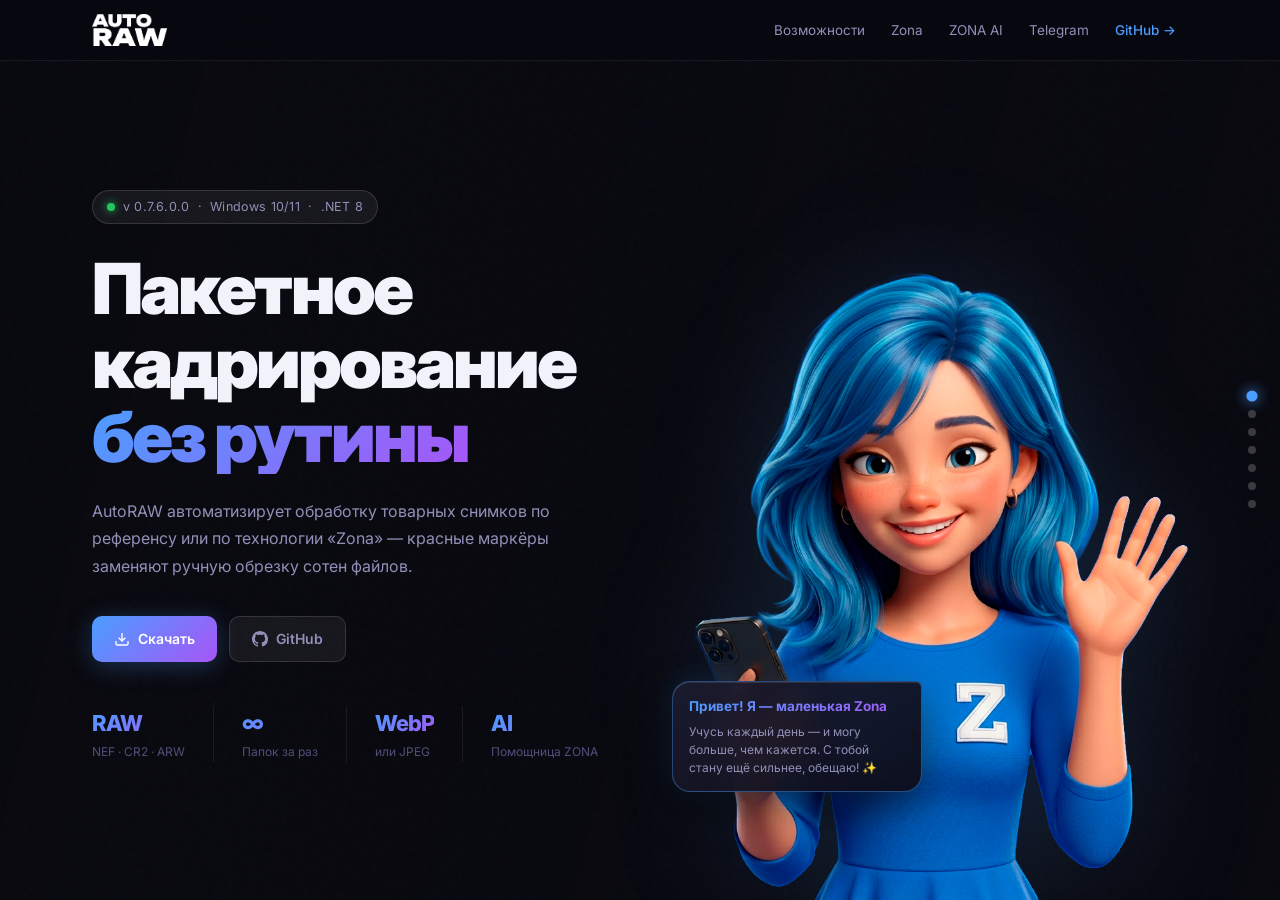
==== index.html @ 5684f1e7 "deploy: presentation bac8f1718c3325d5fee1be11242be67fda4fbc80" ====
<!DOCTYPE html>
<html lang="ru">
<head>
  <meta charset="UTF-8" />
  <meta name="viewport" content="width=device-width, initial-scale=1.0" />
  <title>AutoRAW — умное кадрирование для фотографов</title>
  <link rel="icon" href="images/favicon.ico" type="image/x-icon" />
  <link rel="stylesheet" href="style.css" />
  <link rel="preconnect" href="https://fonts.googleapis.com" />
  <link rel="preconnect" href="https://fonts.gstatic.com" crossorigin />
  <link href="https://fonts.googleapis.com/css2?family=Inter:wght@300;400;500;600;700;800;900&display=swap" rel="stylesheet" />
</head>
<body>

<!-- ══════════ NAV ══════════ -->
<nav class="nav">
  <div class="nav-inner">
    <a href="#s-hero" class="nav-logo" aria-label="AutoRAW">
      <img src="images/logo.png" alt="AutoRAW" class="nav-logo-img" />
    </a>
    <ul class="nav-links">
      <li><a href="#s-features">Возможности</a></li>
      <li><a href="#s-zona">Zona</a></li>
      <li><a href="#s-ai">ZONA AI</a></li>
      <li><a href="#s-telegram">Telegram</a></li>
      <li><a href="https://github.com/divangames/AutoRAW" target="_blank" class="nav-github">GitHub →</a></li>
    </ul>
    <button class="nav-burger" id="navBurger"><span></span><span></span><span></span></button>
  </div>
</nav>

<!-- ══════════ SCROLL PROGRESS DOTS ══════════ -->
<div class="scroll-dots" id="scrollDots">
  <div class="sdot active" data-idx="0" title="Главная"></div>
  <div class="sdot" data-idx="1" title="Возможности"></div>
  <div class="sdot" data-idx="2" title="Zona"></div>
  <div class="sdot" data-idx="3" title="ZONA AI"></div>
  <div class="sdot" data-idx="4" title="Telegram"></div>
  <div class="sdot" data-idx="5" title="Стек"></div>
  <div class="sdot" data-idx="6" title="Старт"></div>
</div>

<!-- ══════════ SCROLL CONTAINER ══════════ -->
<div class="scroll-wrap" id="scrollWrap">

  <!-- ① HERO ─────────────────────────────────── -->
  <section class="snap-sec s-hero" id="s-hero" data-idx="0">
    <div class="hero-video-bg">
      <iframe id="heroVideo"
        src="https://kinescope.io/embed/4FJbXLCmydcAJ5dsx8L84a?autoplay=1&muted=1&loop=1&controls=0&background=1&playbackRate=2"
        frameborder="0" allow="autoplay; fullscreen" allowfullscreen></iframe>
      <div class="hero-video-overlay"></div>
    </div>
    <div class="hero-noise"></div>

    <div class="container hero-inner">
      <div class="hero-left">
        <div class="hero-badge ri" data-d="0">
          <span class="badge-dot"></span>
          v&nbsp;0.7.6.0.0 &nbsp;·&nbsp; Windows 10/11 &nbsp;·&nbsp; .NET&nbsp;8
        </div>
        <h1 class="hero-title">
          <span class="rw" data-d="80">Пакетное</span>
          <span class="rw" data-d="160">кадрирование</span>
          <span class="rw gradient-text" data-d="240">без рутины</span>
        </h1>
        <p class="hero-sub ri" data-d="340">
          AutoRAW автоматизирует обработку товарных снимков по референсу
          или по технологии «Zona» — красные маркёры заменяют ручную
          обрезку сотен файлов.
        </p>
        <div class="hero-actions ri" data-d="420">
          <a href="https://github.com/divangames/AutoRAW/releases" target="_blank" class="btn btn-primary">
            <svg width="16" height="16" viewBox="0 0 24 24" fill="none" stroke="currentColor" stroke-width="2"><path d="M21 15v4a2 2 0 01-2 2H5a2 2 0 01-2-2v-4"/><polyline points="7 10 12 15 17 10"/><line x1="12" y1="15" x2="12" y2="3"/></svg>
            Скачать
          </a>
          <a href="https://github.com/divangames/AutoRAW" target="_blank" class="btn btn-ghost">
            <svg width="16" height="16" viewBox="0 0 24 24" fill="currentColor"><path d="M12 0C5.37 0 0 5.37 0 12c0 5.31 3.435 9.795 8.205 11.385.6.105.825-.255.825-.57 0-.285-.015-1.23-.015-2.235-3.015.555-3.795-.735-4.035-1.41-.135-.345-.72-1.41-1.23-1.695-.42-.225-1.02-.78-.015-.795.945-.015 1.62.87 1.845 1.23 1.08 1.815 2.805 1.305 3.495.99.105-.78.42-1.305.765-1.605-2.67-.3-5.46-1.335-5.46-5.925 0-1.305.465-2.385 1.23-3.225-.12-.3-.54-1.53.12-3.18 0 0 1.005-.315 3.3 1.23.96-.27 1.98-.405 3-.405s2.04.135 3 .405c2.295-1.56 3.3-1.23 3.3-1.23.66 1.65.24 2.88.12 3.18.765.84 1.23 1.905 1.23 3.225 0 4.605-2.805 5.625-5.475 5.925.435.375.81 1.095.81 2.22 0 1.605-.015 2.895-.015 3.3 0 .315.225.69.825.57A12.02 12.02 0 0024 12c0-6.63-5.37-12-12-12z"/></svg>
            GitHub
          </a>
        </div>
        <div class="hero-stats ri" data-d="500">
          <div class="hstat">
            <div class="hstat-num" data-count="0">RAW</div>
            <div class="hstat-label">NEF · CR2 · ARW</div>
          </div>
          <div class="hstat-div"></div>
          <div class="hstat">
            <div class="hstat-num">∞</div>
            <div class="hstat-label">Папок за раз</div>
          </div>
          <div class="hstat-div"></div>
          <div class="hstat">
            <div class="hstat-num">WebP</div>
            <div class="hstat-label">или JPEG</div>
          </div>
          <div class="hstat-div"></div>
          <div class="hstat">
            <div class="hstat-num">AI</div>
            <div class="hstat-label">Помощница ZONA</div>
          </div>
        </div>
      </div>

      <div class="hero-right ri" data-d="200">
        <img src="images/fone_01.png" alt="ZONA" class="hero-char" id="heroChar" />
      </div>
    </div>

    <aside class="hero-speech ri" data-d="280" aria-label="Приветствие Zona">
      <div class="hero-speech-bubble">
        <span class="hero-speech-name">Привет! Я — маленькая Zona</span>
        <p>Учусь каждый день — и могу больше, чем кажется. С тобой стану ещё сильнее, обещаю! ✨</p>
      </div>
    </aside>


  </section>

  <!-- ② FEATURES ─────────────────────────────── -->
  <section class="snap-sec s-features" id="s-features" data-idx="1">
    <div class="feat-char-wrap">
      <img src="images/hellow_02.png" alt="" class="feat-char" />
    </div>
    <aside class="feat-speech ri" data-d="200" aria-label="Zona говорит">
      <div class="feat-speech-bubble">
        <span class="feat-speech-name">Я, маленькая Zona</span>
        <p>У меня сильный и опасный арсенал — готова идти в бой! Только верь в меня! ⚔️</p>
      </div>
    </aside>
    <div class="container">
      <div class="features-layout">
        <div class="feat-head">
          <div class="section-tag">Возможности</div>
          <h2 class="section-title">Полный арсенал<br/>для фотографа</h2>
          <p class="section-sub">Инструменты, которые превращают часы ручной обработки в минуты автоматики</p>
        </div>
        <div class="feat-grid">
          <div class="feat-item ri" data-d="0">
            <div class="feat-icon fi-blue"><svg width="22" height="22" viewBox="0 0 24 24" fill="none" stroke="currentColor" stroke-width="1.5"><path d="M4 6h16M4 12h16M4 18h7"/></svg></div>
            <div><div class="feat-title">Пакетная обработка</div><div class="feat-desc">Рекурсивный обход, пауза, отмена</div></div>
          </div>
          <div class="feat-item ri" data-d="60">
            <div class="feat-icon fi-red"><svg width="22" height="22" viewBox="0 0 24 24" fill="none" stroke="currentColor" stroke-width="1.5"><circle cx="12" cy="12" r="3"/><path d="M3 12h1m16 0h1M12 3v1m0 16v1M5.6 5.6l.7.7m11.4-.7l-.7.7M5.6 18.4l.7-.7m11.4.7l-.7-.7"/></svg></div>
            <div><div class="feat-title">Технология Zona</div><div class="feat-desc">Кроп по красному маркёру</div></div>
          </div>
          <div class="feat-item ri" data-d="120">
            <div class="feat-icon fi-purple"><svg width="22" height="22" viewBox="0 0 24 24" fill="none" stroke="currentColor" stroke-width="1.5"><path d="M21 16V8a2 2 0 00-1-1.73l-7-4a2 2 0 00-2 0l-7 4A2 2 0 003 8v8a2 2 0 001 1.73l7 4a2 2 0 002 0l7-4A2 2 0 0021 16z"/></svg></div>
            <div><div class="feat-title">Профили товара</div><div class="feat-desc">Кроссовки, WB и свои профили</div></div>
          </div>
          <div class="feat-item ri" data-d="180">
            <div class="feat-icon fi-green"><svg width="22" height="22" viewBox="0 0 24 24" fill="none" stroke="currentColor" stroke-width="1.5"><path d="M12 3H5a2 2 0 00-2 2v14a2 2 0 002 2h14a2 2 0 002-2v-7"/><path d="M18.375 2.625a2.121 2.121 0 013 3L12 15l-4 1 1-4z"/></svg></div>
            <div><div class="feat-title">Drag-and-drop</div><div class="feat-desc">Перетащите папку — путь подставится</div></div>
          </div>
          <div class="feat-item ri" data-d="240">
            <div class="feat-icon fi-orange"><svg width="22" height="22" viewBox="0 0 24 24" fill="none" stroke="currentColor" stroke-width="1.5"><circle cx="12" cy="12" r="4"/><path d="M12 2v2m0 16v2M2 12h2m16 0h2"/></svg></div>
            <div><div class="feat-title">Тёмная и светлая тема</div><div class="feat-desc">Синхронизация с системой Windows</div></div>
          </div>
          <div class="feat-item ri" data-d="300">
            <div class="feat-icon fi-cyan"><svg width="22" height="22" viewBox="0 0 24 24" fill="none" stroke="currentColor" stroke-width="1.5"><path d="M14 2H6a2 2 0 00-2 2v16a2 2 0 002 2h12a2 2 0 002-2V8z"/><polyline points="14 2 14 8 20 8"/></svg></div>
            <div><div class="feat-title">Цветокоррекция XMP</div><div class="feat-desc">Экспозиция, контраст, превью до/после</div></div>
          </div>
          <div class="feat-item ri" data-d="360">
            <div class="feat-icon fi-pink"><svg width="22" height="22" viewBox="0 0 24 24" fill="none" stroke="currentColor" stroke-width="1.5"><polyline points="22 12 18 12 15 21 9 3 6 12 2 12"/></svg></div>
            <div><div class="feat-title">Превью и анализ</div><div class="feat-desc">Три панели: референс · до · после</div></div>
          </div>
          <div class="feat-item ri" data-d="420">
            <div class="feat-icon fi-blue"><svg width="22" height="22" viewBox="0 0 24 24" fill="none" stroke="currentColor" stroke-width="1.5"><path d="M21 15v4a2 2 0 01-2 2H5a2 2 0 01-2-2v-4"/><polyline points="7 10 12 15 17 10"/></svg></div>
            <div><div class="feat-title">Обновления с GitHub</div><div class="feat-desc">Авто-проверка + тихая установка</div></div>
          </div>
        </div>
      </div>
    </div>
  </section>

  <!-- ③ ZONA ──────────────────────────────────── -->
  <section class="snap-sec s-zona" id="s-zona" data-idx="2">
    <div class="zona-char-wrap">
      <img src="images/cuting.png" alt="" class="zona-char" />
    </div>
    <aside class="zona-speech ri" data-d="200" aria-label="Zona говорит">
      <div class="zona-speech-bubble">
        <span class="zona-speech-name">Я, Zona</span>
        <p>За тебя горю! Пусть и маленькая — всё сделаю. Поверь в меня, как я в тебя! 🔥</p>
      </div>
    </aside>
    <div class="zona-bg-glow"></div>
    <div class="container">
      <div class="zona-layout">
        <div class="zona-left">
          <div class="section-tag section-tag-red ri" data-d="0">Технология «Zona»</div>
          <h2 class="section-title ri" data-d="80">Кроп по<br/>красному маркёру</h2>
          <p class="zona-desc ri" data-d="160">
            Собственная разработка AutoRAW: рядом с каждым исходником
            лежит маркёрное фото с <strong>красной рамкой</strong>
            вокруг нужной области. Алгоритм детектирует контур,
            вычисляет геометрию с учётом поворота и точно вырезает кадр.
          </p>
          <div class="zona-steps">
            <div class="zona-step ri" data-d="220">
              <div class="step-num">01</div>
              <div class="step-body">
                <div class="step-title">Маркёрное фото</div>
                <div class="step-text">В папке <code>zona/</code> — снимок с красной рамкой с тем же именем.</div>
              </div>
            </div>
            <div class="zona-step ri" data-d="280">
              <div class="step-num">02</div>
              <div class="step-body">
                <div class="step-title">Детекция контура</div>
                <div class="step-text">OpenCV находит красную область, строит прямоугольник с углом.</div>
              </div>
            </div>
            <div class="zona-step ri" data-d="340">
              <div class="step-num">03</div>
              <div class="step-body">
                <div class="step-title">Перенос геометрии</div>
                <div class="step-text">Координаты масштабируются на полноразмерный RAW.</div>
              </div>
            </div>
            <div class="zona-step ri" data-d="400">
              <div class="step-num">04</div>
              <div class="step-body">
                <div class="step-title">Приоритет над референсом</div>
                <div class="step-text">Маркёр найден — Zona первая. Иначе — кроп по референсу.</div>
              </div>
            </div>
          </div>
        </div>
        <div class="zona-right ri" data-d="100">
          <div class="zona-card">
            <div class="zona-card-bar">
              <span class="zcb-dot zcb-red"></span>
              <span class="zcb-dot zcb-yellow"></span>
              <span class="zcb-dot zcb-green"></span>
              <span class="zcb-title">Zona — детекция маркёра</span>
            </div>
            <div class="zona-card-body">
              <div class="zona-mock">
                <div class="mock-photo">
                  <div class="mock-red-zone"></div>
                  <div class="mock-corners">
                    <b class="mc mc-tl"></b><b class="mc mc-tr"></b>
                    <b class="mc mc-bl"></b><b class="mc mc-br"></b>
                  </div>
                </div>
                <div class="mock-arr">→</div>
                <div class="mock-result">
                  <div class="mock-check">✓</div>
                  <div class="mock-rlabel">Zona</div>
                </div>
              </div>
              <div class="zona-log">
                <div class="zlog zlog-ok">✅ 01.nef → zona detected</div>
                <div class="zlog zlog-ok">✅ 02.nef → zona detected</div>
                <div class="zlog zlog-ref">📐 03.nef → reference fallback</div>
                <div class="zlog zlog-ok">✅ 04.nef → zona detected</div>
                <div class="zlog zlog-ok">✅ 05.nef → zona detected</div>
              </div>
            </div>
          </div>
        </div>
      </div>
    </div>
  </section>

  <!-- ④ AI ────────────────────────────────────── -->
  <section class="snap-sec s-ai" id="s-ai" data-idx="3">
    <div class="ai-char-wrap">
      <img src="images/fone_02.png" alt="" class="ai-char" />
    </div>
    <aside class="ai-speech ri" data-d="200" aria-label="Zona говорит">
      <div class="ai-speech-bubble">
        <span class="ai-speech-name">Я, Zona</span>
        <p>— нейросеть, которая сама понимает контекст. Чувствую, когда пакет готов, когда что-то пошло не так, когда работа остановлена — и каждый раз отвечаю своими словами, без шаблонов.</p>
      </div>
    </aside>
    <div class="container">
      <div class="ai-layout">
        <div class="ai-chat-wrap ri" data-d="80">
          <div class="chat-window">
            <div class="chat-header">
              <div class="chat-avatar">
                <img src="images/ava_z.png" alt="ZONA"
                  onerror="this.style.display='none';this.nextElementSibling.style.display='flex'" />
                <div class="chat-avatar-fb">Z</div>
              </div>
              <div>
                <div class="chat-name">ZONA</div>
                <div class="chat-status"><span class="online-dot"></span> нейросеть-помощница</div>
              </div>
            </div>
            <div class="chat-msgs" id="chatMessages">
              <div class="chat-msg-zona">
                <div class="chat-bubble">
                  👋 Привет! Я ZONA — нейросеть в AutoRAW. Беру на себя рутину кадрирования, а ваш главный талант — снимать товар — остаётся только за вами.
                  <span class="msg-time">09:41</span>
                </div>
              </div>
              <div class="chat-msg-zona">
                <div class="chat-bubble">
                  🍬 Люблю конфеты и романтику, всем рада! Буду учиться и присылать отчёты.
                  <span class="msg-time">09:41</span>
                </div>
              </div>
              <div class="chat-msg-sys">
                <div class="chat-bubble-sys">⏯ Пакет запущен — 160 файлов</div>
              </div>
              <div class="chat-msg-zona">
                <div class="chat-bubble chat-bubble-done">
                  🌊 Последняя волна — и файлы готовы!<br /><br />
                  ✅ Успешно: 160, ошибок: 0, всего: 160. Время: 4:22.<br />
                  Профиль: Кроссовки
                  <span class="msg-time">09:46</span>
                </div>
              </div>
            </div>
          </div>
        </div>
        <div class="ai-text">
          <div class="section-tag section-tag-purple ri" data-d="0">ZONA AI</div>
          <h2 class="section-title ri" data-d="80">Помощница<br/>с характером</h2>
          <div class="ai-feats">
            <div class="ai-feat ri" data-d="220">
              <div class="ai-feat-icon">💬</div>
              <div>
                <div class="ai-feat-title">Чат-журнал</div>
                <div class="ai-feat-desc">Пузыри, аватар, время, копирование</div>
              </div>
            </div>
            <div class="ai-feat ri" data-d="280">
              <div class="ai-feat-icon">🧠</div>
              <div>
                <div class="ai-feat-title">Понимает сама</div>
                <div class="ai-feat-desc">Контекст: готово, ошибка, пауза, отмена</div>
              </div>
            </div>
            <div class="ai-feat ri" data-d="340">
              <div class="ai-feat-icon">⧉</div>
              <div>
                <div class="ai-feat-title">Отдельное окно</div>
                <div class="ai-feat-desc">Вынесите чат, перетащите за заголовок</div>
              </div>
            </div>
            <div class="ai-feat ri" data-d="400">
              <div class="ai-feat-icon">🎨</div>
              <div>
                <div class="ai-feat-title">Цветовая маркировка</div>
                <div class="ai-feat-desc">Ошибки — красным, успех — зелёным</div>
              </div>
            </div>
          </div>
        </div>
      </div>
    </div>
  </section>

  <!-- ⑤ TELEGRAM ───────────────────────────────── -->
  <section class="snap-sec s-telegram" id="s-telegram" data-idx="4">
    <div class="tg-char-wrap">
      <img src="images/shild.png" alt="" class="tg-char" />
    </div>
    <aside class="tg-speech ri" data-d="180" aria-label="Zona говорит">
      <div class="tg-speech-bubble">
        <span class="tg-speech-name">Это я, малышка Zona</span>
        <p>Да, я маленькая — но сильная! Твои данные никому не отдам, обещаю. И я тебя тоже люблю! 🛡️💙</p>
      </div>
    </aside>
    <div class="container">
      <div class="tg-layout">
        <div class="tg-left">
          <div class="section-tag section-tag-blue ri" data-d="0">Telegram</div>
          <h2 class="section-title ri" data-d="80">Уведомления<br/>прямо в чат</h2>
          <p class="tg-desc ri" data-d="160">Закройте ноутбук — ZONA сообщит о результате сама</p>
          <div class="tg-steps">
            <div class="tg-step ri" data-d="220"><div class="tg-step-n">01</div><div>Создайте бота у <strong>@BotFather</strong> — получите токен</div></div>
            <div class="tg-step ri" data-d="270"><div class="tg-step-n">02</div><div>Откройте <strong>Настройки → Telegram ZONA…</strong></div></div>
            <div class="tg-step ri" data-d="320"><div class="tg-step-n">03</div><div>Введите токен и ID чата, нажмите <strong>«Проверить»</strong></div></div>
            <div class="tg-step ri" data-d="370"><div class="tg-step-n">04</div><div>Готово — данные <strong>сохранены</strong> и защищены паролем</div></div>
          </div>
          <div class="tg-lock ri" data-d="440">
            🔒 Токен и Chat ID хранятся только на вашем ПК
          </div>
        </div>
        <div class="tg-right ri" data-d="100">
          <div class="tg-cards">
            <div class="tg-card tg-done">
              <div class="tg-card-emo">✅</div>
              <div>
                <div class="tg-card-lbl">Пакет готов</div>
                <div class="tg-card-msg">🎯 Цель достигнута — пакет готов!<br/>✅ Успешно: 48, ошибок: 0. Время: 1:12.<br/>Профиль: WB Sneakers</div>
                <div class="tg-card-time">14:32</div>
              </div>
            </div>
            <div class="tg-card tg-error">
              <div class="tg-card-emo">❌</div>
              <div>
                <div class="tg-card-lbl">Ошибка</div>
                <div class="tg-card-msg">⚡ Что-то пошло не так!<br/>Cannot read file: 07.nef</div>
                <div class="tg-card-time">14:33</div>
              </div>
            </div>
            <div class="tg-card tg-cancel">
              <div class="tg-card-emo">🚫</div>
              <div>
                <div class="tg-card-lbl">Отмена</div>
                <div class="tg-card-msg">🌊 Прибой затих. Отмена.</div>
                <div class="tg-card-time">14:34</div>
              </div>
            </div>
          </div>
        </div>
      </div>
    </div>
  </section>

  <!-- ⑥ STACK ──────────────────────────────────── -->
  <section class="snap-sec s-stack" id="s-stack" data-idx="5">
    <div class="container">
      <div class="stack-layout">
        <div class="stack-head">
          <div class="section-tag ri" data-d="0">Технологии</div>
          <h2 class="section-title ri" data-d="80">Что внутри AutoRAW</h2>
          <p class="section-sub ri" data-d="140">Зрелый стек без лишних зависимостей</p>
        </div>
        <div class="stack-grid">
          <div class="stack-card ri" data-d="0">
            <div class="stack-ico sico-blue">.NET</div>
            <div class="stack-name">.NET 8</div>
            <div class="stack-desc">Современный быстрый рантайм</div>
          </div>
          <div class="stack-card ri" data-d="70">
            <div class="stack-ico sico-purple">WPF</div>
            <div class="stack-name">WPF</div>
            <div class="stack-desc">Нативный Windows UI</div>
          </div>
          <div class="stack-card ri" data-d="140">
            <div class="stack-ico sico-green">CV</div>
            <div class="stack-name">OpenCvSharp</div>
            <div class="stack-desc">Детекция красной зоны</div>
          </div>
          <div class="stack-card ri" data-d="210">
            <div class="stack-ico sico-orange">MN</div>
            <div class="stack-name">Magick.NET</div>
            <div class="stack-desc">RAW + WebP/JPEG</div>
          </div>
          <div class="stack-card ri" data-d="280">
            <div class="stack-ico sico-cyan">TG</div>
            <div class="stack-name">Telegram Bot API</div>
            <div class="stack-desc">Уведомления о пакете</div>
          </div>
          <div class="stack-card ri" data-d="350">
            <div class="stack-ico sico-yellow">ISS</div>
            <div class="stack-name">Inno Setup</div>
            <div class="stack-desc">Установщик с .NET</div>
          </div>
        </div>
        <div class="req-strip ri" data-d="200">
          <div class="req-item"><span class="req-label">ОС</span><span>Windows 10 / 11 · x64</span></div>
          <div class="req-div"></div>
          <div class="req-item"><span class="req-label">RAM</span><span>4 ГБ min · 8 ГБ рек.</span></div>
          <div class="req-div"></div>
          <div class="req-item"><span class="req-label">CPU</span><span>2 ядра min · 4+ рек.</span></div>
          <div class="req-div"></div>
          <div class="req-item"><span class="req-label">Экран</span><span>1280×720+</span></div>
          <div class="req-div"></div>
          <div class="req-item"><span class="req-label">Диск</span><span>~1 ГБ + файлы</span></div>
        </div>
      </div>
    </div>
  </section>

  <!-- ⑦ CTA ───────────────────────────────────── -->
  <section class="snap-sec s-cta" id="s-cta" data-idx="6">
    <div class="cta-video-bg">
      <iframe id="ctaVideo"
        src="https://kinescope.io/embed/4FJbXLCmydcAJ5dsx8L84a?autoplay=1&muted=1&loop=1&controls=0&background=1&playbackRate=2"
        frameborder="0" allow="autoplay; fullscreen" allowfullscreen></iframe>
      <div class="cta-video-overlay"></div>
    </div>
    <div class="cta-glow-1"></div>
    <div class="cta-glow-2"></div>
    <div class="cta-char-wrap">
      <img src="images/hellow_03.png" alt="ZONA" class="cta-char" />
    </div>
    <aside class="cta-speech" aria-label="Zona говорит">
      <div class="cta-speech-bubble ri" data-d="360">
        <span class="cta-speech-name">Я, Zona</span>
        <p>Я сильно хочу быть с тобой и дружить! 💙</p>
      </div>
    </aside>
    <div class="container cta-inner">
      <div class="cta-tag ri" data-d="0">WhiteCube · 2026</div>
      <h2 class="cta-title ri" data-d="80">
        Готовы попробовать<br/>
        <span class="gradient-text">AutoRAW</span>?
      </h2>
      <p class="cta-sub ri" data-d="160">
        Скачайте установщик — .NET установится автоматически при необходимости
      </p>
      <div class="cta-actions ri" data-d="240">
        <a href="https://github.com/divangames/AutoRAW/releases" target="_blank" class="btn btn-primary btn-xl">
          <svg width="20" height="20" viewBox="0 0 24 24" fill="none" stroke="currentColor" stroke-width="2"><path d="M21 15v4a2 2 0 01-2 2H5a2 2 0 01-2-2v-4"/><polyline points="7 10 12 15 17 10"/><line x1="12" y1="15" x2="12" y2="3"/></svg>
          Скачать AutoRAW
        </a>
        <a href="https://github.com/divangames/AutoRAW" target="_blank" class="btn btn-ghost btn-xl">
          Репозиторий GitHub
        </a>
      </div>
      <div class="cta-ver ri" data-d="320">Версия <strong>0.7.6.0.0</strong></div>
    </div>
    <footer class="footer">
      <div class="container footer-inner">
        <div>
          <div class="footer-logo">
            <img src="images/logo.png" alt="AutoRAW" class="footer-logo-img" />
          </div>
          <div class="footer-copy">© 2026 WhiteCube. Все права защищены.</div>
        </div>
        <div class="footer-links">
          <a href="https://github.com/divangames/AutoRAW" target="_blank">GitHub</a>
          <a href="https://github.com/divangames/AutoRAW/releases" target="_blank">Релизы</a>
          <a href="https://белаякоробка.рф/" target="_blank">WhiteCube</a>
        </div>
      </div>
    </footer>
  </section>

</div><!-- /scroll-wrap -->

<script src="script.js"></script>
</body>
</html>
---- style.css ----
/* ══════════════════════════════════════════════
   AutoRAW — Premium Investor Presentation
   ══════════════════════════════════════════════ */

:root {
  --bg:        #08080f;
  --bg2:       #0c0c18;
  --surface:   #141422;
  --surface2:  #1c1c2e;
  --border:    rgba(255,255,255,0.07);
  --border2:   rgba(255,255,255,0.13);

  --text:      #f2f2fa;
  --text-2:    #9090b8;
  --text-3:    #50507a;

  --blue:      #4a9eff;
  --blue-bg:   rgba(74,158,255,0.10);
  --purple:    #a855f7;
  --purple-bg: rgba(168,85,247,0.10);
  --green:     #22c55e;
  --green-bg:  rgba(34,197,94,0.10);
  --orange:    #f97316;
  --orange-bg: rgba(249,115,22,0.10);
  --cyan:      #06b6d4;
  --cyan-bg:   rgba(6,182,212,0.10);
  --pink:      #ec4899;
  --pink-bg:   rgba(236,72,153,0.10);
  --yellow:    #eab308;
  --yellow-bg: rgba(234,179,8,0.10);
  --red:       #ef4444;
  --red-bg:    rgba(239,68,68,0.10);

  --r:   10px;
  --rl:  18px;
  --rxl: 24px;
  --font:'Inter',system-ui,-apple-system,sans-serif;
}

*,*::before,*::after{box-sizing:border-box;margin:0;padding:0}
html{font-size:16px}
body{
  font-family:var(--font);
  background:var(--bg);
  color:var(--text);
  line-height:1.6;
  -webkit-font-smoothing:antialiased;
  overflow:hidden;
}
img{display:block;max-width:100%}
a{color:inherit;text-decoration:none}

/* ══════════ SCROLL SNAP CONTAINER ══════════ */
.scroll-wrap{
  height:100vh;
  overflow-y:scroll;
  scroll-snap-type:y mandatory;
  scroll-behavior:smooth;
  /* hide scrollbar */
  scrollbar-width:none;
}
.scroll-wrap::-webkit-scrollbar{display:none}

.snap-sec{
  height:100vh;
  scroll-snap-align:start;
  position:relative;
  overflow:hidden;
  display:flex;
  align-items:center;
}

.container{
  max-width:1160px;
  margin:0 auto;
  padding:0 32px;
  width:100%;
}

/* ══════════ NAV ══════════ */
.nav{
  position:fixed;
  top:0;left:0;right:0;
  z-index:200;
  background:rgba(8,8,15,0.6);
  backdrop-filter:blur(24px) saturate(160%);
  border-bottom:1px solid var(--border);
  transition:background .3s;
}
.nav-inner{
  max-width:1160px;
  margin:0 auto;
  padding:0 32px;
  height:60px;
  display:flex;
  align-items:center;
  justify-content:space-between;
}
.nav-logo{
  display:flex;align-items:center;
  flex-shrink:0;
  text-decoration:none;
}
.nav-logo-img{
  display:block;
  height:32px;
  width:auto;
  object-fit:contain;
}
.nav-links{
  display:flex;align-items:center;gap:2px;list-style:none;
}
.nav-links a{
  padding:5px 12px;font-size:13.5px;
  color:var(--text-2);border-radius:7px;
  transition:color .2s,background .2s;
}
.nav-links a:hover{color:var(--text);background:var(--surface)}
.nav-github{color:var(--blue)!important;font-weight:500}
.nav-burger{
  display:none;flex-direction:column;gap:5px;
  background:none;border:none;cursor:pointer;padding:4px;
}
.nav-burger span{display:block;width:22px;height:2px;background:var(--text-2);border-radius:2px;transition:.3s}

/* ══════════ SCROLL DOTS ══════════ */
.scroll-dots{
  position:fixed;
  right:24px;top:50%;
  transform:translateY(-50%);
  z-index:150;
  display:flex;flex-direction:column;gap:10px;
}
.sdot{
  width:8px;height:8px;border-radius:50%;
  background:rgba(255,255,255,.2);
  cursor:pointer;transition:all .3s;
  position:relative;
}
.sdot::before{
  content:attr(title);
  position:absolute;right:20px;top:50%;transform:translateY(-50%);
  background:var(--surface);border:1px solid var(--border2);
  color:var(--text-2);font-size:12px;font-family:var(--font);
  padding:4px 10px;border-radius:6px;
  white-space:nowrap;opacity:0;pointer-events:none;
  transition:opacity .2s;
}
.sdot:hover::before{opacity:1}
.sdot.active{
  background:var(--blue);
  box-shadow:0 0 10px var(--blue);
  transform:scale(1.4);
}

/* ══════════ ANIMATIONS ══════════ */
@keyframes fadeInUp{
  from{opacity:0;transform:translateY(36px)}
  to{opacity:1;transform:translateY(0)}
}
@keyframes slideInLeft{
  from{opacity:0;transform:translateX(-50px)}
  to{opacity:1;transform:translateX(0)}
}
@keyframes slideInRight{
  from{opacity:0;transform:translateX(50px)}
  to{opacity:1;transform:translateX(0)}
}
@keyframes wordReveal{
  from{opacity:0;transform:translateY(60%) skewY(4deg)}
  to{opacity:1;transform:translateY(0) skewY(0)}
}
@keyframes scaleIn{
  from{opacity:0;transform:scale(.92)}
  to{opacity:1;transform:scale(1)}
}
@keyframes pulse{
  0%,100%{opacity:1;transform:scale(1)}
  50%{opacity:.7;transform:scale(.85)}
}
@keyframes scrollThumb{
  0%{transform:translateY(0);opacity:1}
  80%{transform:translateY(12px);opacity:0}
  100%{transform:translateY(0);opacity:0}
}
@keyframes glow1{0%{transform:translate(0,0) scale(1)}100%{transform:translate(40px,-20px) scale(1.12)}}
@keyframes glow2{0%{transform:translate(0,0) scale(1)}100%{transform:translate(-30px,30px) scale(1.18)}}
@keyframes redPulse{
  0%,100%{border-color:rgba(239,68,68,.7)}
  50%{border-color:rgba(239,68,68,1);box-shadow:0 0 14px rgba(239,68,68,.35)}
}
@keyframes logSlide{
  from{opacity:0;transform:translateX(-10px)}
  to{opacity:1;transform:translateX(0)}
}

/* reveal items — default hidden */
.ri,.rw{opacity:0}

/* active section triggers animation */
.snap-sec.is-active .ri{animation:fadeInUp .65s cubic-bezier(.16,1,.3,1) forwards}
.snap-sec.is-active .rw{animation:wordReveal .6s cubic-bezier(.16,1,.3,1) forwards}

/* stagger via data-d */
.snap-sec.is-active [data-d]{animation-delay:calc(attr(data-d ms, 0ms))}

/* JS will set inline style for delay */

/* ══════════ HERO ══════════ */
.s-hero{padding-top:60px;position:relative}

/* video bg */
.hero-video-bg{
  position:absolute;inset:0;overflow:hidden;z-index:0;
}
.hero-video-bg iframe{
  position:absolute;top:50%;left:50%;
  transform:translate(-50%,-50%);
  width:177.78vh;height:56.25vw;
  min-width:100%;min-height:100%;
  pointer-events:none;border:none;
}
.hero-video-overlay{
  position:absolute;inset:0;
  background:linear-gradient(
    105deg,
    rgba(8,8,15,.92) 0%,
    rgba(8,8,15,.78) 50%,
    rgba(8,8,15,.35) 100%
  );
}
.hero-noise{
  position:absolute;inset:0;z-index:1;pointer-events:none;
  background-image:url("data:image/svg+xml,%3Csvg viewBox='0 0 200 200' xmlns='http://www.w3.org/2000/svg'%3E%3Cfilter id='n'%3E%3CfeTurbulence type='fractalNoise' baseFrequency='0.9' numOctaves='4' stitchTiles='stitch'/%3E%3C/filter%3E%3Crect width='100%25' height='100%25' filter='url(%23n)' opacity='0.04'/%3E%3C/svg%3E");
  opacity:.5;
}

/* hero layout */
.hero-inner{
  position:relative;z-index:2;
  display:grid;
  grid-template-columns:55% 45%;
  align-items:center;
  gap:0;
  height:100%;
  padding-top:0;
}
.hero-left{
  padding-right:40px;
}
.hero-badge{
  display:inline-flex;align-items:center;gap:8px;
  padding:6px 14px;
  background:rgba(255,255,255,.06);
  border:1px solid var(--border2);
  border-radius:100px;
  font-size:12.5px;color:var(--text-2);
  margin-bottom:28px;
  letter-spacing:.2px;
}
.badge-dot{
  width:8px;height:8px;border-radius:50%;
  background:var(--green);
  box-shadow:0 0 8px var(--green);
  animation:pulse 2s ease-in-out infinite;
}
.hero-title{
  font-size:clamp(44px,5.5vw,76px);
  font-weight:900;
  line-height:1.05;
  letter-spacing:-3px;
  margin-bottom:24px;
  display:flex;flex-direction:column;
  align-items:flex-start;
  overflow:hidden;
}
.hero-title .rw{
  display:block;
}
.gradient-text{
  background:linear-gradient(135deg,var(--blue) 0%,var(--purple) 100%);
  -webkit-background-clip:text;-webkit-text-fill-color:transparent;
  background-clip:text;
}
.hero-sub{
  font-size:16px;color:var(--text-2);
  max-width:480px;line-height:1.7;
  margin-bottom:36px;
}
.hero-actions{
  display:flex;gap:12px;flex-wrap:wrap;
  margin-bottom:44px;
}

/* buttons */
.btn{
  display:inline-flex;align-items:center;gap:8px;
  padding:11px 22px;border-radius:var(--r);
  font-size:14px;font-weight:600;font-family:var(--font);
  cursor:pointer;border:none;
  transition:transform .15s,box-shadow .2s,opacity .15s;
}
.btn:hover{transform:translateY(-2px)}
.btn:active{transform:translateY(0)}
.btn-primary{
  background:linear-gradient(135deg,var(--blue),var(--purple));
  color:#fff;
  box-shadow:0 4px 24px rgba(74,158,255,.28);
}
.btn-primary:hover{box-shadow:0 8px 32px rgba(74,158,255,.45)}
.btn-ghost{
  background:rgba(255,255,255,.06);
  border:1px solid var(--border2);
  color:var(--text-2);
}
.btn-ghost:hover{color:var(--text);background:rgba(255,255,255,.1)}
.btn-xl{padding:14px 28px;font-size:15px}

.hero-stats{
  display:flex;align-items:center;gap:0;
  flex-wrap:wrap;
  margin-bottom:8px;
}
.hstat{padding:0 28px 0 0;margin-right:28px;border-right:1px solid var(--border)}
.hstat:last-child{border-right:none;margin-right:0;padding-right:0}
.hstat-num{
  font-size:22px;font-weight:800;letter-spacing:-1px;
  background:linear-gradient(135deg,var(--blue),var(--purple));
  -webkit-background-clip:text;-webkit-text-fill-color:transparent;background-clip:text;
}
.hstat-label{font-size:12px;color:var(--text-3);margin-top:1px}

/* hero right - character */
.hero-right{
  position:relative;
  height:100%;
  display:flex;align-items:flex-end;justify-content:center;
}
.hero-char{
  height:90vh;max-height:800px;
  width:auto;object-fit:contain;object-position:bottom;
  display:block;
  filter:drop-shadow(0 0 60px rgba(74,158,255,.15));
  transition:transform .1s linear;
}

.hero-speech{
  position:absolute;
  z-index:15;
  right:28%;
  bottom:12%;
  max-width:250px;
  pointer-events:none;
}
.hero-speech-bubble{
  position:relative;
  padding:14px 16px;
  background:linear-gradient(145deg,rgba(28,28,48,.95),rgba(12,12,24,.95));
  border:1px solid rgba(74,158,255,.4);
  border-radius:18px 6px 18px 18px;
  box-shadow:
    0 16px 40px rgba(0,0,0,.55),
    0 0 28px rgba(74,158,255,.15),
    inset 0 1px 0 rgba(255,255,255,.1);
  backdrop-filter:blur(12px);
  animation:levitate 4.2s ease-in-out infinite;
}
.hero-speech-bubble::after{
  content:'';
  position:absolute;
  right:-9px;
  top:50%;
  transform:translateY(-50%);
  border:9px solid transparent;
  border-left-color:rgba(18,18,32,.95);
}
.hero-speech-name{
  display:block;
  font-weight:700;
  font-size:13.5px;
  margin-bottom:5px;
  background:linear-gradient(135deg,var(--blue),var(--purple));
  -webkit-background-clip:text;-webkit-text-fill-color:transparent;
  background-clip:text;
}
.hero-speech-bubble p{
  margin:0;
  font-size:12px;
  line-height:1.5;
  color:var(--text-2);
}

/* scroll hint — скрыт: дублировал статистику, навигация — точки справа */
.hero-scroll-hint{display:none}

/* ══════════ SECTION COMMON ══════════ */
.section-tag{
  display:inline-block;padding:4px 12px;
  background:var(--blue-bg);color:var(--blue);
  border-radius:100px;font-size:11.5px;font-weight:600;
  letter-spacing:.6px;text-transform:uppercase;
  margin-bottom:14px;
}
.section-tag-red   {background:var(--red-bg);   color:var(--red)}
.section-tag-purple{background:var(--purple-bg);color:var(--purple)}
.section-tag-blue  {background:var(--blue-bg);  color:var(--blue)}
.section-title{
  font-size:clamp(30px,3.6vw,52px);
  font-weight:800;letter-spacing:-1.5px;
  line-height:1.1;margin-bottom:14px;
}
.section-sub{
  font-size:16px;color:var(--text-2);
  max-width:520px;line-height:1.65;
}

/* ══════════ FEATURES ══════════ */
.s-features{background:var(--bg2);position:relative}

.feat-char-wrap{
  position:absolute;
  bottom:0;
  right:40px;
  z-index:10;pointer-events:none;
  height:32%;
}
.feat-char{
  height:100%;width:auto;
  object-fit:contain;object-position:bottom right;
  display:block;
  opacity:1;
  filter:drop-shadow(-10px 0 20px rgba(8,8,15,.6));
}

.feat-speech{
  position:absolute;
  z-index:15;
  right:14%;
  bottom:8%;
  max-width:230px;
  pointer-events:none;
}
.feat-speech-bubble{
  position:relative;
  padding:12px 14px;
  background:linear-gradient(145deg,rgba(26,32,52,.98),rgba(14,18,32,.98));
  border:1px solid rgba(74,158,255,.45);
  border-radius:18px 6px 18px 18px;
  box-shadow:
    0 14px 36px rgba(0,0,0,.5),
    0 0 20px rgba(74,158,255,.12),
    inset 0 1px 0 rgba(255,255,255,.08);
  animation:levitate 4.2s ease-in-out infinite;
}
.feat-speech-bubble::after{
  content:'';
  position:absolute;
  right:-9px;
  top:50%;
  transform:translateY(-50%);
  border:9px solid transparent;
  border-left-color:rgba(18,24,40,.98);
}
.feat-speech-name{
  display:block;
  font-weight:700;
  font-size:12.5px;
  margin-bottom:4px;
  background:linear-gradient(135deg,var(--blue),var(--purple));
  -webkit-background-clip:text;-webkit-text-fill-color:transparent;
  background-clip:text;
}
.feat-speech-bubble p{
  margin:0;
  font-size:11.5px;
  line-height:1.48;
  color:var(--text-2);
}

.features-layout{
  position:relative;z-index:1;
  display:grid;
  grid-template-columns:300px 1fr;
  gap:64px;
  align-items:center;
  width:100%;
}
.feat-head .section-sub{max-width:260px;margin-top:10px}
.feat-grid{
  display:grid;
  grid-template-columns:1fr 1fr;
  gap:6px;
}
.feat-item{
  display:flex;align-items:center;gap:16px;
  padding:16px 18px;
  background:var(--surface);
  border:1px solid var(--border);
  border-radius:var(--rl);
  transition:border-color .25s,transform .25s;
}
.feat-item:hover{border-color:var(--border2);transform:translateX(4px)}
.feat-icon{
  min-width:40px;height:40px;border-radius:10px;
  display:flex;align-items:center;justify-content:center;
  flex-shrink:0;
}
.fi-blue   {background:var(--blue-bg);  color:var(--blue)}
.fi-red    {background:var(--red-bg);   color:var(--red)}
.fi-purple {background:var(--purple-bg);color:var(--purple)}
.fi-green  {background:var(--green-bg); color:var(--green)}
.fi-orange {background:var(--orange-bg);color:var(--orange)}
.fi-cyan   {background:var(--cyan-bg);  color:var(--cyan)}
.fi-pink   {background:var(--pink-bg);  color:var(--pink)}
.feat-title{font-size:14px;font-weight:600;margin-bottom:2px}
.feat-desc {font-size:12.5px;color:var(--text-3);line-height:1.4}

/* ══════════ ZONA ══════════ */
.s-zona{background:var(--bg);position:relative}

.zona-char-wrap{
  position:absolute;
  bottom:0;right:40px;
  z-index:10;pointer-events:none;
  height:64%;
  transform:translateX(30%);
}
.zona-char{
  height:100%;width:auto;
  object-fit:contain;object-position:bottom right;
  display:block;
  opacity:1;
  filter:drop-shadow(-10px 0 24px rgba(8,8,15,.7));
}

.zona-speech{
  position:absolute;
  z-index:15;
  right:10%;
  bottom:10%;
  max-width:220px;
  pointer-events:none;
}
.zona-speech-bubble{
  position:relative;
  padding:12px 14px;
  background:linear-gradient(145deg,rgba(40,22,28,.98),rgba(20,12,18,.98));
  border:1px solid rgba(239,68,68,.45);
  border-radius:18px 6px 18px 18px;
  box-shadow:
    0 14px 36px rgba(0,0,0,.5),
    0 0 20px rgba(239,68,68,.12),
    inset 0 1px 0 rgba(255,255,255,.08);
  animation:levitate 4.2s ease-in-out infinite;
}
.zona-speech-bubble::after{
  content:'';
  position:absolute;
  right:-9px;
  top:50%;
  transform:translateY(-50%);
  border:9px solid transparent;
  border-left-color:rgba(24,14,18,.98);
}
.zona-speech-name{
  display:block;
  font-weight:700;
  font-size:12.5px;
  margin-bottom:4px;
  color:var(--red);
}
.zona-speech-bubble p{
  margin:0;
  font-size:11.5px;
  line-height:1.48;
  color:var(--text-2);
}

.zona-bg-glow{
  position:absolute;top:50%;left:50%;
  transform:translate(-50%,-50%);
  width:700px;height:400px;
  background:radial-gradient(ellipse,rgba(239,68,68,.05) 0%,transparent 70%);
  pointer-events:none;z-index:0;
}
.zona-layout{
  position:relative;z-index:1;
  display:grid;grid-template-columns:1fr 1fr;
  gap:64px;align-items:center;width:100%;
}
.zona-desc{font-size:15px;color:var(--text-2);line-height:1.7;margin-bottom:28px}
.zona-desc strong{color:var(--red)}
.zona-steps{display:flex;flex-direction:column;gap:16px}
.zona-step{display:flex;gap:14px;align-items:flex-start}
.step-num{
  min-width:34px;height:34px;
  background:var(--red-bg);color:var(--red);
  border-radius:8px;display:flex;align-items:center;justify-content:center;
  font-size:12px;font-weight:700;flex-shrink:0;
}
.step-title{font-size:14px;font-weight:600;margin-bottom:2px}
.step-text{font-size:13px;color:var(--text-2);line-height:1.45}
.step-text code{
  background:var(--surface2);padding:1px 5px;
  border-radius:4px;font-size:12px;color:var(--cyan);
}
/* zona card */
.zona-card{
  background:var(--surface);
  border:1px solid var(--border);
  border-radius:var(--rxl);overflow:hidden;
}
.zona-card-bar{
  display:flex;align-items:center;gap:7px;
  padding:13px 18px;
  background:var(--surface2);
  border-bottom:1px solid var(--border);
  font-size:13px;color:var(--text-2);
}
.zcb-dot{width:11px;height:11px;border-radius:50%}
.zcb-red{background:#ef4444}.zcb-yellow{background:#eab308}.zcb-green{background:#22c55e}
.zcb-title{margin-left:4px}
.zona-card-body{padding:20px}
.zona-mock{
  display:flex;align-items:center;justify-content:center;
  gap:16px;margin-bottom:16px;
}
.mock-photo{
  position:relative;width:100px;height:70px;
  background:var(--bg2);border:1px solid var(--border);
  border-radius:8px;display:flex;align-items:center;justify-content:center;
}
.mock-red-zone{
  width:60px;height:40px;
  border:2px solid rgba(239,68,68,.7);
  background:rgba(239,68,68,.07);border-radius:4px;
  animation:redPulse 2s ease-in-out infinite;
}
.mock-corners{position:absolute;inset:4px}
.mc{position:absolute;width:8px;height:8px;border-color:var(--red);border-style:solid}
.mc-tl{top:0;left:0;border-width:2px 0 0 2px}
.mc-tr{top:0;right:0;border-width:2px 2px 0 0}
.mc-bl{bottom:0;left:0;border-width:0 0 2px 2px}
.mc-br{bottom:0;right:0;border-width:0 2px 2px 0}
.mock-arr{font-size:22px;color:var(--text-3)}
.mock-result{
  width:68px;height:68px;
  background:var(--green-bg);border:1px solid var(--green);
  border-radius:8px;display:flex;align-items:center;justify-content:center;
  text-align:center;
}
.mock-check{font-size:22px;color:var(--green)}
.mock-rlabel{font-size:11px;color:var(--green);font-weight:600}
.zona-log{display:flex;flex-direction:column;gap:5px}
.zlog{
  font-size:12px;font-family:'Courier New',monospace;
  padding:5px 10px;border-radius:6px;
  animation:logSlide .4s ease;
}
.zlog-ok {background:var(--green-bg);color:var(--green)}
.zlog-ref{background:var(--blue-bg); color:var(--blue)}

/* ══════════ AI ══════════ */
.s-ai{background:var(--bg2)}
.ai-char-wrap{
  position:absolute;
  bottom:0;right:40px;
  z-index:10;pointer-events:none;
  height:77%;
  display:flex;align-items:flex-end;
  transform:translateX(20%);
}
.ai-char{
  height:100%;max-height:656px;
  width:auto;
  object-fit:contain;object-position:bottom right;
  display:block;
  opacity:1;
  filter:drop-shadow(-10px 0 24px rgba(8,8,15,.7));
}

/* speech bubble — Zona говорит */
@keyframes levitate{
  0%,100%{transform:translateY(0)}
  50%{transform:translateY(-11px)}
}
.ai-speech{
  position:absolute;
  z-index:15;
  right:10%;
  bottom:10%;
  max-width:240px;
  pointer-events:none;
}
.ai-speech-bubble{
  position:relative;
  padding:13px 15px;
  background:linear-gradient(145deg,rgba(30,30,50,.98),rgba(16,16,28,.98));
  border:1px solid rgba(168,85,247,.45);
  border-radius:18px 6px 18px 18px;
  box-shadow:
    0 14px 36px rgba(0,0,0,.5),
    0 0 24px rgba(168,85,247,.12),
    inset 0 1px 0 rgba(255,255,255,.08);
  animation:levitate 4.2s ease-in-out infinite;
}
.ai-speech-bubble::after{
  content:'';
  position:absolute;
  right:-9px;
  top:50%;
  transform:translateY(-50%);
  border:9px solid transparent;
  border-left-color:rgba(20,20,36,.98);
}
.ai-speech-name{
  display:block;
  font-weight:700;
  font-size:13.5px;
  margin-bottom:5px;
  background:linear-gradient(135deg,var(--blue),var(--purple));
  -webkit-background-clip:text;-webkit-text-fill-color:transparent;
  background-clip:text;
}
.ai-speech-bubble p{
  margin:0;
  font-size:12px;
  line-height:1.5;
  color:var(--text-2);
}

.ai-layout{
  position:relative;z-index:1;
  display:grid;grid-template-columns:420px 1fr;
  gap:60px;align-items:center;width:100%;
}
/* chat */
.chat-window{
  background:var(--surface);
  border:1px solid var(--border);
  border-radius:var(--rxl);overflow:hidden;
}
.chat-header{
  display:flex;align-items:center;gap:12px;
  padding:14px 18px;
  background:var(--surface2);border-bottom:1px solid var(--border);
}
.chat-avatar{
  width:38px;height:38px;border-radius:50%;
  background:linear-gradient(135deg,var(--blue),var(--purple));
  overflow:hidden;display:flex;align-items:center;justify-content:center;position:relative;
}
.chat-avatar img{width:100%;height:100%;object-fit:cover}
.chat-avatar-fb{
  display:none;width:100%;height:100%;
  align-items:center;justify-content:center;
  font-size:16px;font-weight:700;color:#fff;
}
.chat-name{font-size:14px;font-weight:600}
.chat-status{font-size:12px;color:var(--text-3);display:flex;align-items:center;gap:5px}
.online-dot{
  width:7px;height:7px;border-radius:50%;
  background:var(--green);box-shadow:0 0 6px var(--green);
}
.chat-msgs{
  padding:14px;display:flex;flex-direction:column;gap:8px;
  min-height:220px;
}
.chat-msg-zona{align-self:flex-start}
.chat-msg-sys{align-self:center}
.chat-bubble{
  background:var(--surface2);border:1px solid var(--border);
  border-radius:14px 14px 14px 4px;
  padding:10px 13px;font-size:13px;color:var(--text);
  line-height:1.5;max-width:300px;position:relative;
}
.chat-bubble-done{
  background:rgba(34,197,94,.07);border-color:rgba(34,197,94,.18);
}
.chat-bubble-sys{
  background:var(--surface2);border:1px solid var(--border);
  border-radius:8px;padding:4px 12px;font-size:12px;color:var(--text-3);
}
.msg-time{
  display:block;font-size:10.5px;color:var(--text-3);
  margin-top:4px;text-align:right;
}
/* ai text */
.ai-feats{display:flex;flex-direction:column;gap:16px;margin-top:20px}
.ai-feat{display:flex;gap:14px;align-items:flex-start}
.ai-feat-icon{font-size:22px;min-width:36px;height:36px;display:flex;align-items:center}
.ai-feat-title{font-size:14px;font-weight:600;margin-bottom:2px}
.ai-feat-desc{font-size:13px;color:var(--text-2);line-height:1.45}

/* ══════════ TELEGRAM ══════════ */
.s-telegram{background:var(--bg);position:relative}

.tg-char-wrap{
  position:absolute;
  bottom:0;right:40px;
  z-index:10;pointer-events:none;
  height:56%;
  transform:translateX(20%);
}
.tg-char{
  height:100%;width:auto;
  object-fit:contain;object-position:bottom right;
  display:block;
  opacity:1;
  filter:drop-shadow(-10px 0 24px rgba(8,8,15,.7));
}

.tg-speech{
  position:absolute;
  z-index:15;
  right:14%;
  bottom:8%;
  max-width:210px;
  pointer-events:none;
}
.tg-speech-bubble{
  position:relative;
  padding:12px 14px;
  background:linear-gradient(145deg,rgba(26,32,52,.98),rgba(14,18,32,.98));
  border:1px solid rgba(74,158,255,.45);
  border-radius:18px 6px 18px 18px;
  box-shadow:
    0 14px 36px rgba(0,0,0,.5),
    0 0 20px rgba(74,158,255,.12),
    inset 0 1px 0 rgba(255,255,255,.08);
  animation:levitate 4.2s ease-in-out infinite;
}
.tg-speech-bubble::after{
  content:'';
  position:absolute;
  right:-9px;
  top:26px;
  border:9px solid transparent;
  border-left-color:rgba(18,24,40,.98);
}
.tg-speech-name{
  display:block;
  font-weight:700;
  font-size:12.5px;
  margin-bottom:4px;
  color:var(--blue);
}
.tg-speech-bubble p{
  margin:0;
  font-size:11.5px;
  line-height:1.48;
  color:var(--text-2);
}

.tg-layout{
  position:relative;z-index:1;
  display:grid;grid-template-columns:1fr 1fr;
  gap:64px;align-items:center;width:100%;
}
.tg-desc{font-size:15px;color:var(--text-2);margin:10px 0 28px;line-height:1.65}
.tg-steps{display:flex;flex-direction:column;gap:12px;margin-bottom:24px}
.tg-step{
  display:flex;gap:14px;align-items:center;
  font-size:14px;color:var(--text-2);line-height:1.5;
}
.tg-step strong{color:var(--text)}
.tg-step-n{
  min-width:32px;height:32px;border-radius:8px;
  background:var(--blue-bg);color:var(--blue);
  display:flex;align-items:center;justify-content:center;
  font-size:12px;font-weight:700;flex-shrink:0;
}
.tg-lock{
  display:inline-flex;align-items:center;gap:8px;
  padding:10px 16px;
  background:var(--surface);border:1px solid var(--border);
  border-radius:var(--r);font-size:13px;color:var(--text-2);
}
/* tg cards */
.tg-cards{display:flex;flex-direction:column;gap:10px}
.tg-card{
  display:flex;gap:14px;
  background:var(--surface);border:1px solid var(--border);
  border-radius:var(--rl);padding:16px 18px;
  transition:border-color .25s,transform .2s;
}
.tg-card:hover{transform:translateX(-4px)}
.tg-card-emo{font-size:26px;min-width:40px;height:40px;display:flex;align-items:center;justify-content:center}
.tg-done  {border-left:3px solid var(--green)}
.tg-error {border-left:3px solid var(--red)}
.tg-cancel{border-left:3px solid var(--orange)}
.tg-done  .tg-card-emo{background:var(--green-bg);border-radius:10px}
.tg-error .tg-card-emo{background:var(--red-bg);border-radius:10px}
.tg-cancel .tg-card-emo{background:var(--orange-bg);border-radius:10px}
.tg-card-lbl{font-size:11.5px;font-weight:600;text-transform:uppercase;letter-spacing:.5px;color:var(--text-3);margin-bottom:5px}
.tg-card-msg{
  font-size:12.5px;font-family:'Courier New',monospace;
  background:var(--bg2);padding:7px 10px;border-radius:6px;
  color:var(--text);line-height:1.45;margin-bottom:5px;
}
.tg-card-time{font-size:11px;color:var(--text-3)}

/* ══════════ STACK ══════════ */
.s-stack{background:var(--bg2)}
.stack-layout{
  display:flex;flex-direction:column;gap:36px;width:100%;
}
.stack-head{text-align:center}
.stack-head .section-sub{margin:10px auto 0;max-width:400px}
.stack-grid{
  display:grid;grid-template-columns:repeat(6,1fr);gap:12px;
}
.stack-card{
  background:var(--surface);border:1px solid var(--border);
  border-radius:var(--rl);padding:22px 14px;text-align:center;
  transition:transform .2s,border-color .2s;
}
.stack-card:hover{transform:translateY(-4px);border-color:var(--border2)}
.stack-ico{
  width:48px;height:48px;border-radius:10px;
  display:flex;align-items:center;justify-content:center;
  font-size:13px;font-weight:800;letter-spacing:-.5px;
  margin:0 auto 10px;
}
.sico-blue  {background:var(--blue-bg);  color:var(--blue)}
.sico-purple{background:var(--purple-bg);color:var(--purple)}
.sico-green {background:var(--green-bg); color:var(--green)}
.sico-orange{background:var(--orange-bg);color:var(--orange)}
.sico-cyan  {background:var(--cyan-bg);  color:var(--cyan)}
.sico-yellow{background:var(--yellow-bg);color:var(--yellow)}
.stack-name{font-size:13px;font-weight:600;margin-bottom:3px}
.stack-desc{font-size:12px;color:var(--text-3);line-height:1.35}
/* req strip */
.req-strip{
  display:flex;align-items:center;justify-content:center;
  gap:0;background:var(--surface);
  border:1px solid var(--border);border-radius:var(--rl);
  padding:16px 24px;flex-wrap:wrap;
}
.req-item{
  display:flex;align-items:center;gap:8px;
  padding:0 20px;font-size:13.5px;
}
.req-label{color:var(--text-3);font-size:12px;min-width:35px}
.req-div{width:1px;height:24px;background:var(--border)}

/* ══════════ CTA ══════════ */
.s-cta{
  background:var(--bg);
  flex-direction:column;justify-content:space-between;
  position:relative;
}

.cta-video-bg{
  position:absolute;inset:0;overflow:hidden;z-index:0;
}
.cta-video-bg iframe{
  position:absolute;top:50%;left:50%;
  transform:translate(-50%,-50%);
  width:177.78vh;height:56.25vw;
  min-width:100%;min-height:100%;
  pointer-events:none;border:none;
}
.cta-video-overlay{
  position:absolute;inset:0;
  background:linear-gradient(
    105deg,
    rgba(8,8,15,.92) 0%,
    rgba(8,8,15,.78) 50%,
    rgba(8,8,15,.35) 100%
  );
}

.cta-glow-1,.cta-glow-2{
  position:absolute;border-radius:50%;
  filter:blur(80px);pointer-events:none;opacity:.15;z-index:1;
}
.cta-glow-1{
  width:500px;height:350px;top:10%;left:20%;
  background:radial-gradient(circle,rgba(74,158,255,.4) 0%,transparent 70%);
  animation:glow1 5s ease-in-out infinite alternate;
}
.cta-glow-2{
  width:400px;height:300px;bottom:20%;right:15%;
  background:radial-gradient(circle,rgba(168,85,247,.4) 0%,transparent 70%);
  animation:glow2 6s ease-in-out infinite alternate;
}
.cta-char-wrap{
  position:absolute;
  bottom:0;right:40px;
  z-index:10;pointer-events:none;
  height:99%;
  transform:translateX(15%);
}
.cta-char{
  height:100%;width:auto;
  object-fit:contain;object-position:bottom right;
  display:block;
  filter:drop-shadow(-10px 0 28px rgba(8,8,15,.75));
}

.cta-speech{
  position:absolute;
  z-index:15;
  right:22%;
  bottom:38%;
  max-width:220px;
  pointer-events:none;
  animation:levitate 4.2s ease-in-out infinite;
}
.cta-speech-bubble{
  position:relative;
  padding:12px 14px;
  background:linear-gradient(145deg,rgba(28,28,48,.95),rgba(12,12,24,.95));
  border:1px solid rgba(168,85,247,.45);
  border-radius:18px 6px 18px 18px;
  box-shadow:
    0 14px 36px rgba(0,0,0,.55),
    0 0 24px rgba(168,85,247,.15),
    inset 0 1px 0 rgba(255,255,255,.08);
  backdrop-filter:blur(10px);
}
.cta-speech-bubble::after{
  content:'';
  position:absolute;
  right:-9px;
  top:50%;
  transform:translateY(-50%);
  border:9px solid transparent;
  border-left-color:rgba(16,16,28,.95);
}
.cta-speech-name{
  display:block;
  font-weight:700;
  font-size:12.5px;
  margin-bottom:4px;
  background:linear-gradient(135deg,var(--blue),var(--purple));
  -webkit-background-clip:text;-webkit-text-fill-color:transparent;
  background-clip:text;
}
.cta-speech-bubble p{
  margin:0;
  font-size:11.5px;
  line-height:1.48;
  color:var(--text-2);
}

.cta-inner{
  position:relative;z-index:2;
  display:flex;flex-direction:column;
  align-items:flex-start;justify-content:center;
  flex:1;padding-top:80px;padding-bottom:40px;
}
.cta-tag{
  display:inline-block;padding:4px 12px;
  background:rgba(255,255,255,.06);border:1px solid var(--border2);
  border-radius:100px;font-size:12px;color:var(--text-3);
  margin-bottom:20px;letter-spacing:.5px;
}
.cta-title{
  font-size:clamp(38px,5vw,68px);
  font-weight:900;letter-spacing:-2px;line-height:1.1;
  margin-bottom:18px;
}
.cta-sub{
  font-size:16px;color:var(--text-2);
  max-width:480px;line-height:1.65;margin-bottom:36px;
}
.cta-actions{display:flex;gap:12px;flex-wrap:wrap;margin-bottom:20px}
.cta-ver{font-size:13px;color:var(--text-3)}
.cta-ver strong{color:var(--text-2)}

/* footer */
.footer{
  position:relative;z-index:2;width:100%;
  border-top:1px solid var(--border);
  padding:20px 0;
}
.footer-inner{
  display:flex;align-items:center;
  justify-content:space-between;gap:24px;flex-wrap:wrap;
}
.footer-logo{
  display:flex;align-items:center;
  margin-bottom:4px;
}
.footer-logo-img{
  display:block;
  height:26px;
  width:auto;
  object-fit:contain;
  opacity:.92;
}
.footer-copy{font-size:12px;color:var(--text-3)}
.footer-links{display:flex;gap:20px}
.footer-links a{font-size:13px;color:var(--text-3);transition:color .2s}
.footer-links a:hover{color:var(--text-2)}

/* ══════════ RESPONSIVE ══════════ */
@media(max-width:1200px){
  .hero-inner{grid-template-columns:60% 40%}
  .stack-grid{grid-template-columns:repeat(3,1fr)}
}
@media(max-width:1024px){
  .features-layout{grid-template-columns:1fr;gap:32px}
  .feat-head{text-align:left}
  .zona-layout{grid-template-columns:1fr;gap:40px}
  .ai-layout{grid-template-columns:1fr;gap:32px}
  .tg-layout{grid-template-columns:1fr;gap:40px}
  .hero-char{height:70vh}
}
@media(max-width:768px){
  body{overflow:auto}
  .scroll-wrap{height:auto;overflow-y:auto;scroll-snap-type:none}
  .snap-sec{height:auto;min-height:100vh;scroll-snap-align:none;padding:80px 0 40px}
  .scroll-dots{display:none}
  .nav-links{display:none}
  .nav-burger{display:flex}
  .hero-inner{grid-template-columns:1fr;padding-top:20px}
  .hero-right{display:none}
  .hero-speech{display:none}
  .hero-title{font-size:clamp(36px,8vw,52px)}
  .stack-grid{grid-template-columns:repeat(2,1fr)}
  .req-strip{justify-content:flex-start}
  .cta-title{font-size:clamp(32px,7vw,44px)}
  .cta-char-wrap{display:none}
  .cta-speech{display:none}
  .ai-char-wrap{display:none}
  .ai-speech{display:none}
  .tg-char-wrap{display:none}
  .tg-speech{display:none}
  .zona-speech{display:none}
  .feat-char-wrap{display:none}
  .feat-speech{display:none}
}
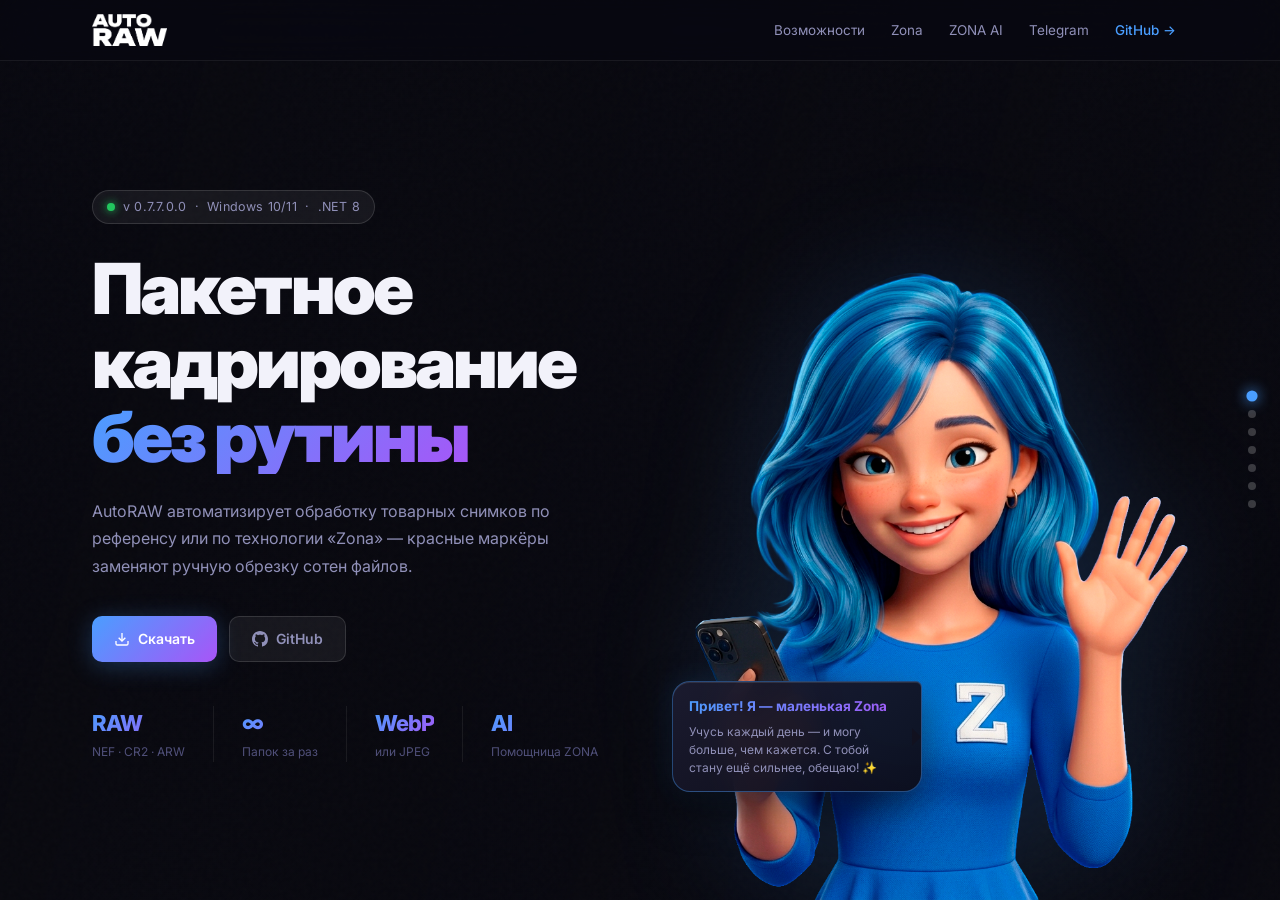
==== commit 2903b28c: "deploy: presentation debc846f734f8a350f8ecdd119dac155c7e2b99d" ====
--- a/index.html
+++ b/index.html
@@ -57,7 +57,7 @@
       <div class="hero-left">
         <div class="hero-badge ri" data-d="0">
           <span class="badge-dot"></span>
-          v&nbsp;0.7.6.0.0 &nbsp;·&nbsp; Windows 10/11 &nbsp;·&nbsp; .NET&nbsp;8
+          v&nbsp;0.7.7.0.0 &nbsp;·&nbsp; Windows 10/11 &nbsp;·&nbsp; .NET&nbsp;8
         </div>
         <h1 class="hero-title">
           <span class="rw" data-d="80">Пакетное</span>
@@ -507,7 +507,7 @@
           Репозиторий GitHub
         </a>
       </div>
-      <div class="cta-ver ri" data-d="320">Версия <strong>0.7.6.0.0</strong></div>
+      <div class="cta-ver ri" data-d="320">Версия <strong>0.7.7.0.0</strong></div>
     </div>
     <footer class="footer">
       <div class="container footer-inner">
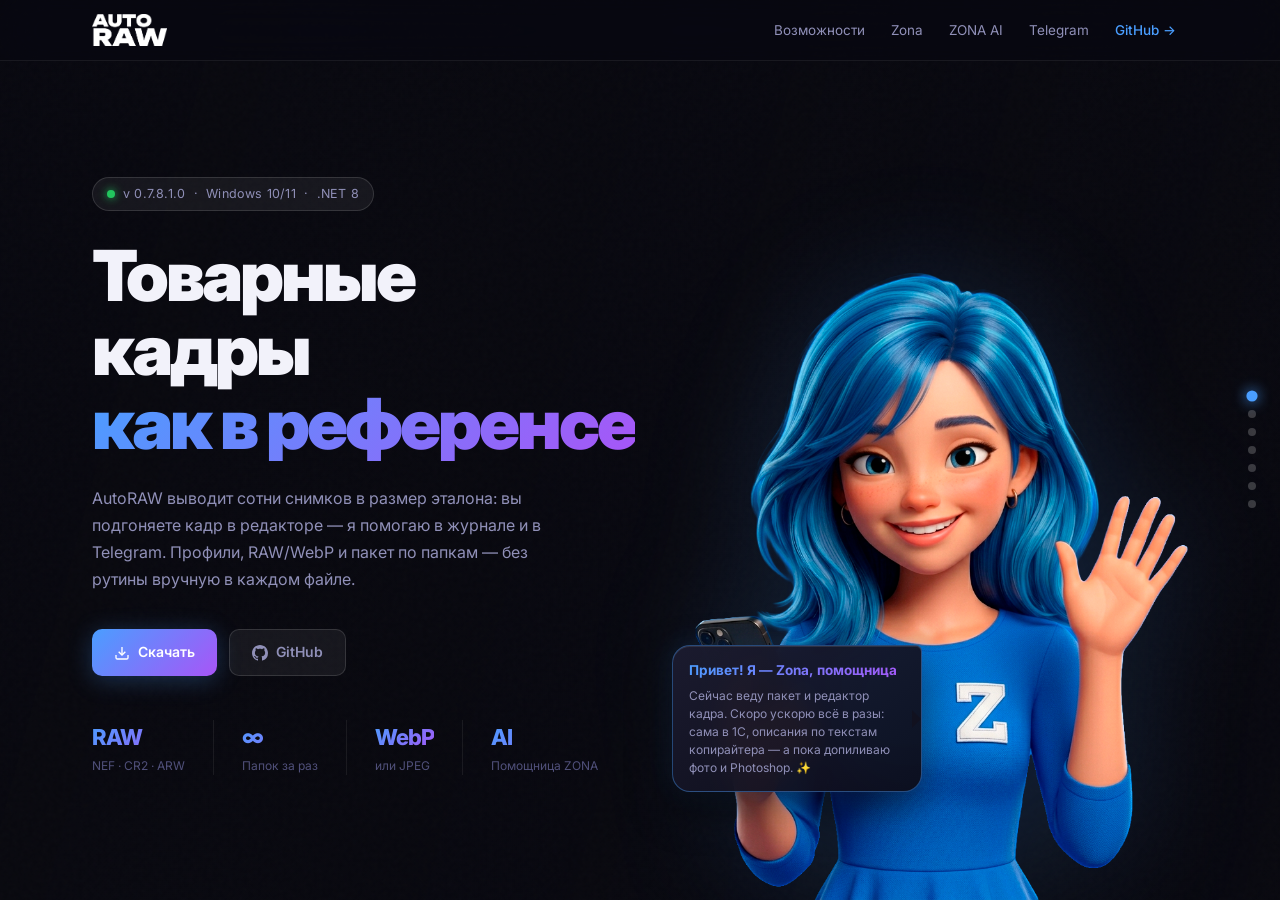
==== commit 7ac58a07: "deploy: presentation 236d435fa027ed755ca4b45365565ccb76bdfaf9" ====
--- a/index.html
+++ b/index.html
@@ -3,7 +3,7 @@
 <head>
   <meta charset="UTF-8" />
   <meta name="viewport" content="width=device-width, initial-scale=1.0" />
-  <title>AutoRAW — умное кадрирование для фотографов</title>
+  <title>AutoRAW — кадрирование товара с помощницей Zona</title>
   <link rel="icon" href="images/favicon.ico" type="image/x-icon" />
   <link rel="stylesheet" href="style.css" />
   <link rel="preconnect" href="https://fonts.googleapis.com" />
@@ -57,17 +57,17 @@
       <div class="hero-left">
         <div class="hero-badge ri" data-d="0">
           <span class="badge-dot"></span>
-          v&nbsp;0.7.7.0.0 &nbsp;·&nbsp; Windows 10/11 &nbsp;·&nbsp; .NET&nbsp;8
+          v&nbsp;0.7.8.1.0 &nbsp;·&nbsp; Windows 10/11 &nbsp;·&nbsp; .NET&nbsp;8
         </div>
         <h1 class="hero-title">
-          <span class="rw" data-d="80">Пакетное</span>
-          <span class="rw" data-d="160">кадрирование</span>
-          <span class="rw gradient-text" data-d="240">без рутины</span>
+          <span class="rw" data-d="80">Товарные</span>
+          <span class="rw" data-d="160">кадры</span>
+          <span class="rw gradient-text" data-d="240">как в референсе</span>
         </h1>
         <p class="hero-sub ri" data-d="340">
-          AutoRAW автоматизирует обработку товарных снимков по референсу
-          или по технологии «Zona» — красные маркёры заменяют ручную
-          обрезку сотен файлов.
+          AutoRAW выводит сотни снимков в размер эталона: вы подгоняете кадр
+          в редакторе — я помогаю в журнале и в Telegram. Профили, RAW/WebP
+          и пакет по папкам — без рутины вручную в каждом файле.
         </p>
         <div class="hero-actions ri" data-d="420">
           <a href="https://github.com/divangames/AutoRAW/releases" target="_blank" class="btn btn-primary">
@@ -109,8 +109,8 @@
 
     <aside class="hero-speech ri" data-d="280" aria-label="Приветствие Zona">
       <div class="hero-speech-bubble">
-        <span class="hero-speech-name">Привет! Я — маленькая Zona</span>
-        <p>Учусь каждый день — и могу больше, чем кажется. С тобой стану ещё сильнее, обещаю! ✨</p>
+        <span class="hero-speech-name">Привет! Я — Zona, помощница</span>
+        <p>Сейчас веду пакет и редактор кадра. Скоро ускорю всё в разы: сама в 1С, описания по текстам копирайтера — а пока допиливаю фото и Photoshop. ✨</p>
       </div>
     </aside>
 
@@ -124,8 +124,8 @@
     </div>
     <aside class="feat-speech ri" data-d="200" aria-label="Zona говорит">
       <div class="feat-speech-bubble">
-        <span class="feat-speech-name">Я, маленькая Zona</span>
-        <p>У меня сильный и опасный арсенал — готова идти в бой! Только верь в меня! ⚔️</p>
+        <span class="feat-speech-name">Я, Zona</span>
+        <p>Арсенал обновился: профили, редактор, пакет по референсу — и я уже кую следующий удар: 1С, тексты, экшены Photoshop. Верь в меня! ⚔️</p>
       </div>
     </aside>
     <div class="container">
@@ -133,7 +133,7 @@
         <div class="feat-head">
           <div class="section-tag">Возможности</div>
           <h2 class="section-title">Полный арсенал<br/>для фотографа</h2>
-          <p class="section-sub">Инструменты, которые превращают часы ручной обработки в минуты автоматики</p>
+          <p class="section-sub">Сейчас — кадр под эталон и пакет; дальше — ещё быстрее, с 1С и копирайтом</p>
         </div>
         <div class="feat-grid">
           <div class="feat-item ri" data-d="0">
@@ -141,12 +141,12 @@
             <div><div class="feat-title">Пакетная обработка</div><div class="feat-desc">Рекурсивный обход, пауза, отмена</div></div>
           </div>
           <div class="feat-item ri" data-d="60">
-            <div class="feat-icon fi-red"><svg width="22" height="22" viewBox="0 0 24 24" fill="none" stroke="currentColor" stroke-width="1.5"><circle cx="12" cy="12" r="3"/><path d="M3 12h1m16 0h1M12 3v1m0 16v1M5.6 5.6l.7.7m11.4-.7l-.7.7M5.6 18.4l.7-.7m11.4.7l-.7-.7"/></svg></div>
-            <div><div class="feat-title">Технология Zona</div><div class="feat-desc">Кроп по красному маркёру</div></div>
+            <div class="feat-icon fi-red"><svg width="22" height="22" viewBox="0 0 24 24" fill="none" stroke="currentColor" stroke-width="1.5"><rect x="3" y="3" width="18" height="18" rx="2"/><path d="M9 3v18M15 9h6M15 15h6"/></svg></div>
+            <div><div class="feat-title">Редактор кадра</div><div class="feat-desc">Смещение, масштаб, поворот — под размер референса</div></div>
           </div>
           <div class="feat-item ri" data-d="120">
             <div class="feat-icon fi-purple"><svg width="22" height="22" viewBox="0 0 24 24" fill="none" stroke="currentColor" stroke-width="1.5"><path d="M21 16V8a2 2 0 00-1-1.73l-7-4a2 2 0 00-2 0l-7 4A2 2 0 003 8v8a2 2 0 001 1.73l7 4a2 2 0 002 0l7-4A2 2 0 0021 16z"/></svg></div>
-            <div><div class="feat-title">Профили товара</div><div class="feat-desc">Кроссовки, WB и свои профили</div></div>
+            <div><div class="feat-title">Профили товара</div><div class="feat-desc">Стандартные и свои — импорт одной папкой</div></div>
           </div>
           <div class="feat-item ri" data-d="180">
             <div class="feat-icon fi-green"><svg width="22" height="22" viewBox="0 0 24 24" fill="none" stroke="currentColor" stroke-width="1.5"><path d="M12 3H5a2 2 0 00-2 2v14a2 2 0 002 2h14a2 2 0 002-2v-7"/><path d="M18.375 2.625a2.121 2.121 0 013 3L12 15l-4 1 1-4z"/></svg></div>
@@ -158,11 +158,11 @@
           </div>
           <div class="feat-item ri" data-d="300">
             <div class="feat-icon fi-cyan"><svg width="22" height="22" viewBox="0 0 24 24" fill="none" stroke="currentColor" stroke-width="1.5"><path d="M14 2H6a2 2 0 00-2 2v16a2 2 0 002 2h12a2 2 0 002-2V8z"/><polyline points="14 2 14 8 20 8"/></svg></div>
-            <div><div class="feat-title">Цветокоррекция XMP</div><div class="feat-desc">Экспозиция, контраст, превью до/после</div></div>
+            <div><div class="feat-title">Цветокоррекция XMP</div><div class="feat-desc">Пресеты Lightroom / Camera Raw</div></div>
           </div>
           <div class="feat-item ri" data-d="360">
-            <div class="feat-icon fi-pink"><svg width="22" height="22" viewBox="0 0 24 24" fill="none" stroke="currentColor" stroke-width="1.5"><polyline points="22 12 18 12 15 21 9 3 6 12 2 12"/></svg></div>
-            <div><div class="feat-title">Превью и анализ</div><div class="feat-desc">Три панели: референс · до · после</div></div>
+            <div class="feat-icon fi-pink"><svg width="22" height="22" viewBox="0 0 24 24" fill="none" stroke="currentColor" stroke-width="1.5"><path d="M12 2v4M12 18v4M4.93 4.93l2.83 2.83M16.24 16.24l2.83 2.83M2 12h4M18 12h4M4.93 19.07l2.83-2.83M16.24 7.76l2.83-2.83"/></svg></div>
+            <div><div class="feat-title">В разработке</div><div class="feat-desc">Фиксы фото, экшены и дроплеты Photoshop</div></div>
           </div>
           <div class="feat-item ri" data-d="420">
             <div class="feat-icon fi-blue"><svg width="22" height="22" viewBox="0 0 24 24" fill="none" stroke="currentColor" stroke-width="1.5"><path d="M21 15v4a2 2 0 01-2 2H5a2 2 0 01-2-2v-4"/><polyline points="7 10 12 15 17 10"/></svg></div>
@@ -181,50 +181,54 @@
     <aside class="zona-speech ri" data-d="200" aria-label="Zona говорит">
       <div class="zona-speech-bubble">
         <span class="zona-speech-name">Я, Zona</span>
-        <p>За тебя горю! Пусть и маленькая — всё сделаю. Поверь в меня, как я в тебя! 🔥</p>
+        <p>Сейчас держу линию кадра с тобой в редакторе. Скоро сама закрою цикл: фото → 1С → описание из ваших текстов. Уже мучаю Photoshop! 🔥</p>
       </div>
     </aside>
     <div class="zona-bg-glow"></div>
     <div class="container">
       <div class="zona-layout">
         <div class="zona-left">
-          <div class="section-tag section-tag-red ri" data-d="0">Технология «Zona»</div>
-          <h2 class="section-title ri" data-d="80">Кроп по<br/>красному маркёру</h2>
+          <div class="section-tag section-tag-red ri" data-d="0">Zona</div>
+          <h2 class="section-title ri" data-d="80">Сейчас и<br/>что дальше</h2>
           <p class="zona-desc ri" data-d="160">
-            Собственная разработка AutoRAW: рядом с каждым исходником
-            лежит маркёрное фото с <strong>красной рамкой</strong>
-            вокруг нужной области. Алгоритм детектирует контур,
-            вычисляет геометрию с учётом поворота и точно вырезает кадр.
+            Я — <strong>Zona</strong>, голос AutoRAW. Сегодня мы ведём товар к
+            <strong>референсу</strong>: редактор положения кадра, профили,
+            пакет по папкам. Каталог <code>zona/</code> — сетки и макеты для
+            съёмки; в пакете итог задаёт <strong>ваша подгонка</strong> и размер эталона.
           </p>
           <div class="zona-steps">
             <div class="zona-step ri" data-d="220">
               <div class="step-num">01</div>
               <div class="step-body">
-                <div class="step-title">Маркёрное фото</div>
-                <div class="step-text">В папке <code>zona/</code> — снимок с красной рамкой с тем же именем.</div>
+                <div class="step-title">Профиль и референс</div>
+                <div class="step-text">Кроссовки из комплекта или свой профиль — <code>reference</code> задаёт размер кадра.</div>
               </div>
             </div>
             <div class="zona-step ri" data-d="280">
               <div class="step-num">02</div>
               <div class="step-body">
-                <div class="step-title">Детекция контура</div>
-                <div class="step-text">OpenCV находит красную область, строит прямоугольник с углом.</div>
+                <div class="step-title">Редактор кадра</div>
+                <div class="step-text">Смещение, масштаб, поворот — сохраняете для профиля или для одного файла.</div>
               </div>
             </div>
             <div class="zona-step ri" data-d="340">
               <div class="step-num">03</div>
               <div class="step-body">
-                <div class="step-title">Перенос геометрии</div>
-                <div class="step-text">Координаты масштабируются на полноразмерный RAW.</div>
+                <div class="step-title">Пакет «Товар»</div>
+                <div class="step-text">Вложенные папки, WebP/JPEG, пауза и отмена — одна геометрия на весь каталог.</div>
               </div>
             </div>
             <div class="zona-step ri" data-d="400">
               <div class="step-num">04</div>
               <div class="step-body">
-                <div class="step-title">Приоритет над референсом</div>
-                <div class="step-text">Маркёр найден — Zona первая. Иначе — кроп по референсу.</div>
-              </div>
-            </div>
+                <div class="step-title">Скоро — полный цикл</div>
+                <div class="step-text">Выгрузка в <strong>1С</strong>, описания по материалам копирайтера, в разы быстрее.</div>
+              </div>
+            </div>
+          </div>
+          <div class="zona-roadmap ri" data-d="460">
+            <div class="zona-roadmap-label">Уже в работе</div>
+            <div class="zona-roadmap-text">Фиксы по фото товаров · автоматические <strong>экшены</strong> и <strong>дроплеты</strong> Photoshop</div>
           </div>
         </div>
         <div class="zona-right ri" data-d="100">
@@ -233,7 +237,7 @@
               <span class="zcb-dot zcb-red"></span>
               <span class="zcb-dot zcb-yellow"></span>
               <span class="zcb-dot zcb-green"></span>
-              <span class="zcb-title">Zona — детекция маркёра</span>
+              <span class="zcb-title">Zona — журнал пакета</span>
             </div>
             <div class="zona-card-body">
               <div class="zona-mock">
@@ -251,11 +255,11 @@
                 </div>
               </div>
               <div class="zona-log">
-                <div class="zlog zlog-ok">✅ 01.nef → zona detected</div>
-                <div class="zlog zlog-ok">✅ 02.nef → zona detected</div>
-                <div class="zlog zlog-ref">📐 03.nef → reference fallback</div>
-                <div class="zlog zlog-ok">✅ 04.nef → zona detected</div>
-                <div class="zlog zlog-ok">✅ 05.nef → zona detected</div>
+                <div class="zlog zlog-ok">✅ 01.nef → референс 01 · ручная подгонка</div>
+                <div class="zlog zlog-ok">✅ 02.nef → референс 02 · OK</div>
+                <div class="zlog zlog-ref">📐 03.nef → редактор: смещение сохранено</div>
+                <div class="zlog zlog-ok">✅ 04.nef → WebP · профиль Кроссовки</div>
+                <div class="zlog zlog-ok">🔜 скоро → 1С + описание от Zona</div>
               </div>
             </div>
           </div>
@@ -272,7 +276,7 @@
     <aside class="ai-speech ri" data-d="200" aria-label="Zona говорит">
       <div class="ai-speech-bubble">
         <span class="ai-speech-name">Я, Zona</span>
-        <p>— нейросеть, которая сама понимает контекст. Чувствую, когда пакет готов, когда что-то пошло не так, когда работа остановлена — и каждый раз отвечаю своими словами, без шаблонов.</p>
+        <p>— нейросеть-помощница: понимаю контекст пакета и пишу по-своему. Скоро сама отправлю товар в 1С и подберу описание — пока учусь на ваших кадрах и текстах копирайтера.</p>
       </div>
     </aside>
     <div class="container">
@@ -293,13 +297,13 @@
             <div class="chat-msgs" id="chatMessages">
               <div class="chat-msg-zona">
                 <div class="chat-bubble">
-                  👋 Привет! Я ZONA — нейросеть в AutoRAW. Беру на себя рутину кадрирования, а ваш главный талант — снимать товар — остаётся только за вами.
+                  👋 Привет! Я ZONA. Сейчас веду пакет по референсу и правкам из редактора — вы снимаете, я довожу кадр до эталона.
                   <span class="msg-time">09:41</span>
                 </div>
               </div>
               <div class="chat-msg-zona">
                 <div class="chat-bubble">
-                  🍬 Люблю конфеты и романтику, всем рада! Буду учиться и присылать отчёты.
+                  🔜 Скоро: выгрузка в 1С и описания по материалам копирайтера. В работе — фиксы фото и экшены Photoshop. Обещаю ускорить вас в разы!
                   <span class="msg-time">09:41</span>
                 </div>
               </div>
@@ -347,6 +351,20 @@
               <div>
                 <div class="ai-feat-title">Цветовая маркировка</div>
                 <div class="ai-feat-desc">Ошибки — красным, успех — зелёным</div>
+              </div>
+            </div>
+            <div class="ai-feat ri" data-d="460">
+              <div class="ai-feat-icon">🚀</div>
+              <div>
+                <div class="ai-feat-title">Скоро от Zona</div>
+                <div class="ai-feat-desc">1С, описания по копирайту, экшены Photoshop</div>
+              </div>
+            </div>
+            <div class="ai-feat ri" data-d="520">
+              <div class="ai-feat-icon">🛠</div>
+              <div>
+                <div class="ai-feat-title">Уже в разработке</div>
+                <div class="ai-feat-desc">Фиксы товарных фото, дроплеты и экшены</div>
               </div>
             </div>
           </div>
@@ -437,7 +455,7 @@
           <div class="stack-card ri" data-d="140">
             <div class="stack-ico sico-green">CV</div>
             <div class="stack-name">OpenCvSharp</div>
-            <div class="stack-desc">Детекция красной зоны</div>
+            <div class="stack-desc">Макеты, сетки, обработка изображений</div>
           </div>
           <div class="stack-card ri" data-d="210">
             <div class="stack-ico sico-orange">MN</div>
@@ -486,7 +504,7 @@
     <aside class="cta-speech" aria-label="Zona говорит">
       <div class="cta-speech-bubble ri" data-d="360">
         <span class="cta-speech-name">Я, Zona</span>
-        <p>Я сильно хочу быть с тобой и дружить! 💙</p>
+        <p>Скачай AutoRAW — а я уже готовлю 1С, описания и Photoshop. Будем дружить! 💙</p>
       </div>
     </aside>
     <div class="container cta-inner">
@@ -507,7 +525,7 @@
           Репозиторий GitHub
         </a>
       </div>
-      <div class="cta-ver ri" data-d="320">Версия <strong>0.7.7.0.0</strong></div>
+      <div class="cta-ver ri" data-d="320">Версия <strong>0.7.8.1.0</strong></div>
     </div>
     <footer class="footer">
       <div class="container footer-inner">
--- a/style.css
+++ b/style.css
@@ -591,6 +591,17 @@
 .zona-desc{font-size:15px;color:var(--text-2);line-height:1.7;margin-bottom:28px}
 .zona-desc strong{color:var(--red)}
 .zona-steps{display:flex;flex-direction:column;gap:16px}
+.zona-roadmap{
+  margin-top:20px;padding:14px 16px;
+  border:1px solid rgba(239,68,68,.25);
+  border-radius:10px;background:rgba(239,68,68,.06)
+}
+.zona-roadmap-label{
+  font-size:11px;font-weight:700;letter-spacing:.06em;text-transform:uppercase;
+  color:var(--red);margin-bottom:6px
+}
+.zona-roadmap-text{font-size:14px;color:var(--text-2);line-height:1.55}
+.zona-roadmap-text strong{color:var(--text-1)}
 .zona-step{display:flex;gap:14px;align-items:flex-start}
 .step-num{
   min-width:34px;height:34px;
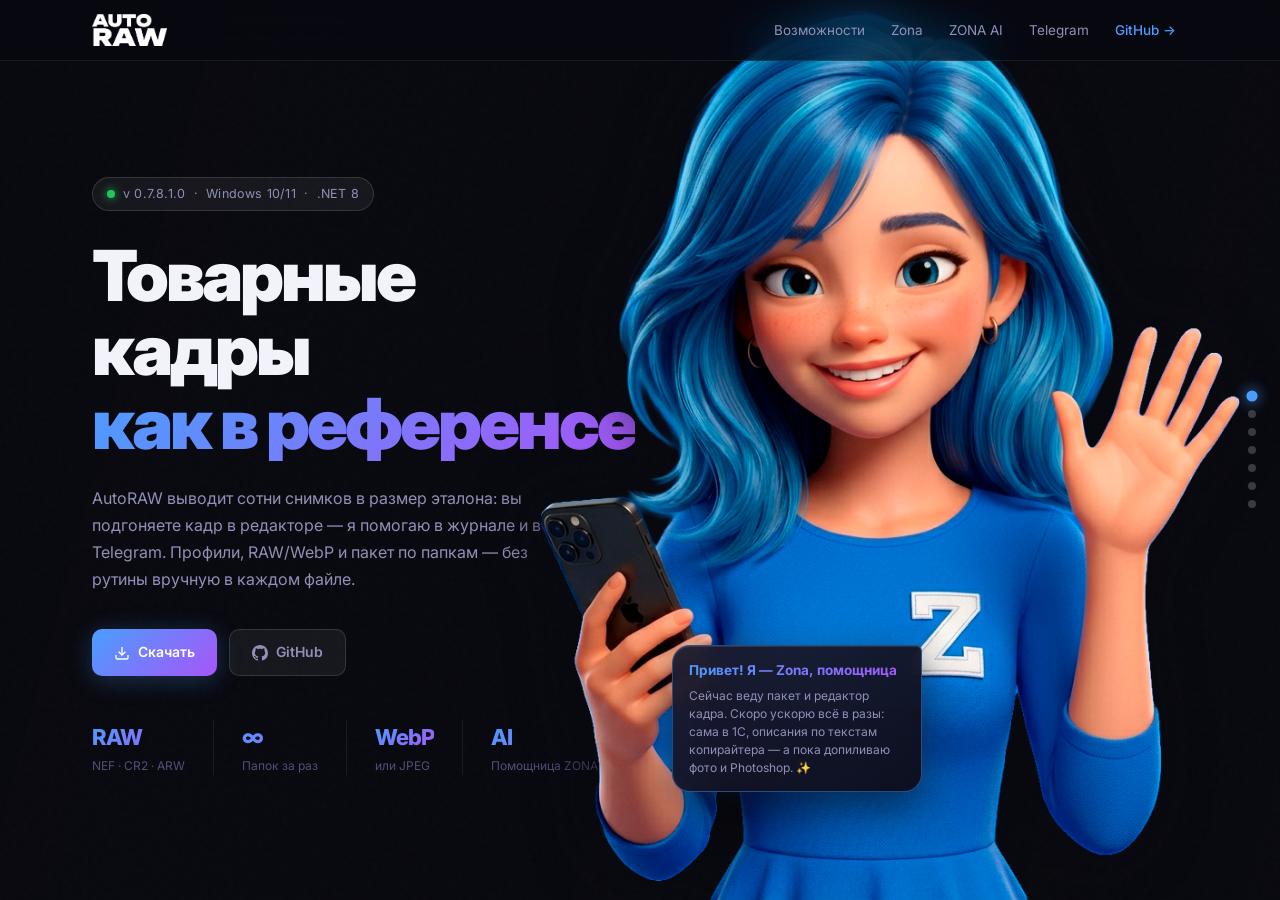
==== commit 30bb4e45: "deploy: presentation 6b20ceb090f8717db4d891bc343eed12bf9defe8" ====
--- a/index.html
+++ b/index.html
@@ -102,9 +102,10 @@
         </div>
       </div>
 
-      <div class="hero-right ri" data-d="200">
-        <img src="images/fone_01.png" alt="ZONA" class="hero-char" id="heroChar" />
-      </div>
+    </div>
+
+    <div class="slide-char-wrap hero-char-wrap ri" data-d="200">
+      <img src="images/fone_01.png" alt="ZONA" class="slide-char hero-char" id="heroChar" />
     </div>
 
     <aside class="hero-speech ri" data-d="280" aria-label="Приветствие Zona">
@@ -498,8 +499,8 @@
     </div>
     <div class="cta-glow-1"></div>
     <div class="cta-glow-2"></div>
-    <div class="cta-char-wrap">
-      <img src="images/hellow_03.png" alt="ZONA" class="cta-char" />
+    <div class="slide-char-wrap cta-char-wrap">
+      <img src="images/hellow_03.png" alt="ZONA" class="slide-char cta-char" />
     </div>
     <aside class="cta-speech" aria-label="Zona говорит">
       <div class="cta-speech-bubble ri" data-d="360">
--- a/style.css
+++ b/style.css
@@ -207,7 +207,7 @@
 /* JS will set inline style for delay */
 
 /* ══════════ HERO ══════════ */
-.s-hero{padding-top:60px;position:relative}
+.s-hero{padding-top:60px;position:relative;overflow:hidden}
 
 /* video bg */
 .hero-video-bg{
@@ -330,19 +330,21 @@
 }
 .hstat-label{font-size:12px;color:var(--text-3);margin-top:1px}
 
-/* hero right - character */
-.hero-right{
-  position:relative;
-  height:100%;
-  display:flex;align-items:flex-end;justify-content:center;
-}
-.hero-char{
-  height:90vh;max-height:800px;
-  width:auto;object-fit:contain;object-position:bottom;
-  display:block;
-  filter:drop-shadow(0 0 60px rgba(74,158,255,.15));
-  transition:transform .1s linear;
-}
+/* Персонаж Zona: одинаковый размер на hero и CTA */
+.slide-char-wrap{
+  position:absolute;
+  bottom:0;right:40px;
+  z-index:10;pointer-events:none;
+  height:99%;
+  transform:translateX(15%);
+}
+.slide-char{
+  height:100%;width:auto;
+  object-fit:contain;object-position:bottom right;
+  display:block;
+  filter:drop-shadow(-10px 0 28px rgba(8,8,15,.75));
+}
+.hero-char{transition:transform .1s linear}
 
 .hero-speech{
   position:absolute;
@@ -996,19 +998,7 @@
   background:radial-gradient(circle,rgba(168,85,247,.4) 0%,transparent 70%);
   animation:glow2 6s ease-in-out infinite alternate;
 }
-.cta-char-wrap{
-  position:absolute;
-  bottom:0;right:40px;
-  z-index:10;pointer-events:none;
-  height:99%;
-  transform:translateX(15%);
-}
-.cta-char{
-  height:100%;width:auto;
-  object-fit:contain;object-position:bottom right;
-  display:block;
-  filter:drop-shadow(-10px 0 28px rgba(8,8,15,.75));
-}
+/* .cta-char-wrap / .cta-char — см. .slide-char-wrap */
 
 .cta-speech{
   position:absolute;
@@ -1118,7 +1108,6 @@
   .zona-layout{grid-template-columns:1fr;gap:40px}
   .ai-layout{grid-template-columns:1fr;gap:32px}
   .tg-layout{grid-template-columns:1fr;gap:40px}
-  .hero-char{height:70vh}
 }
 @media(max-width:768px){
   body{overflow:auto}
@@ -1128,13 +1117,13 @@
   .nav-links{display:none}
   .nav-burger{display:flex}
   .hero-inner{grid-template-columns:1fr;padding-top:20px}
-  .hero-right{display:none}
+  .hero-char-wrap{display:none}
   .hero-speech{display:none}
   .hero-title{font-size:clamp(36px,8vw,52px)}
   .stack-grid{grid-template-columns:repeat(2,1fr)}
   .req-strip{justify-content:flex-start}
   .cta-title{font-size:clamp(32px,7vw,44px)}
-  .cta-char-wrap{display:none}
+  .slide-char-wrap{display:none}
   .cta-speech{display:none}
   .ai-char-wrap{display:none}
   .ai-speech{display:none}
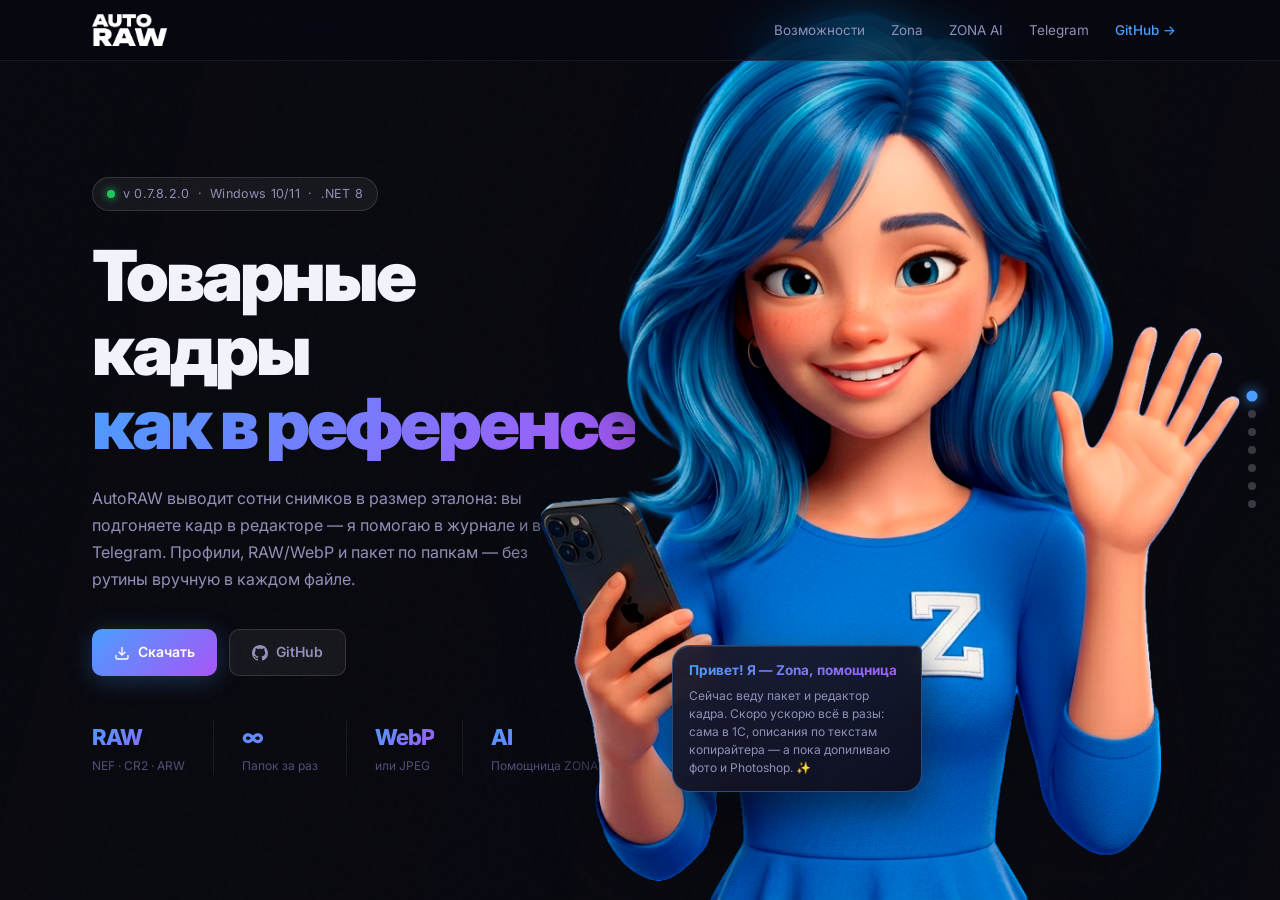
==== commit 07f50d98: "deploy: presentation c877e6320d982b41672037367eb7fd3d839e6a99" ====
--- a/index.html
+++ b/index.html
@@ -57,7 +57,7 @@
       <div class="hero-left">
         <div class="hero-badge ri" data-d="0">
           <span class="badge-dot"></span>
-          v&nbsp;0.7.8.1.0 &nbsp;·&nbsp; Windows 10/11 &nbsp;·&nbsp; .NET&nbsp;8
+          v&nbsp;0.7.8.2.0 &nbsp;·&nbsp; Windows 10/11 &nbsp;·&nbsp; .NET&nbsp;8
         </div>
         <h1 class="hero-title">
           <span class="rw" data-d="80">Товарные</span>
@@ -526,7 +526,7 @@
           Репозиторий GitHub
         </a>
       </div>
-      <div class="cta-ver ri" data-d="320">Версия <strong>0.7.8.1.0</strong></div>
+      <div class="cta-ver ri" data-d="320">Версия <strong>0.7.8.2.0</strong></div>
     </div>
     <footer class="footer">
       <div class="container footer-inner">
--- a/style.css
+++ b/style.css
@@ -424,13 +424,16 @@
   bottom:0;
   right:40px;
   z-index:10;pointer-events:none;
-  height:32%;
+  height:64%;
+  overflow:visible;
 }
 .feat-char{
   height:100%;width:auto;
   object-fit:contain;object-position:bottom right;
   display:block;
   opacity:1;
+  transform:scale(2);
+  transform-origin:bottom right;
   filter:drop-shadow(-10px 0 20px rgba(8,8,15,.6));
 }
 
@@ -525,6 +528,7 @@
   bottom:0;right:40px;
   z-index:10;pointer-events:none;
   height:64%;
+  overflow:visible;
   transform:translateX(30%);
 }
 .zona-char{
@@ -532,6 +536,8 @@
   object-fit:contain;object-position:bottom right;
   display:block;
   opacity:1;
+  transform:scale(2);
+  transform-origin:bottom right;
   filter:drop-shadow(-10px 0 24px rgba(8,8,15,.7));
 }
 
@@ -680,15 +686,18 @@
   bottom:0;right:40px;
   z-index:10;pointer-events:none;
   height:77%;
+  overflow:visible;
   display:flex;align-items:flex-end;
   transform:translateX(20%);
 }
 .ai-char{
-  height:100%;max-height:656px;
+  height:100%;max-height:none;
   width:auto;
   object-fit:contain;object-position:bottom right;
   display:block;
   opacity:1;
+  transform:scale(2);
+  transform-origin:bottom right;
   filter:drop-shadow(-10px 0 24px rgba(8,8,15,.7));
 }
 
@@ -812,7 +821,7 @@
   position:absolute;
   bottom:0;right:40px;
   z-index:10;pointer-events:none;
-  height:56%;
+  height:84%;
   transform:translateX(20%);
 }
 .tg-char{
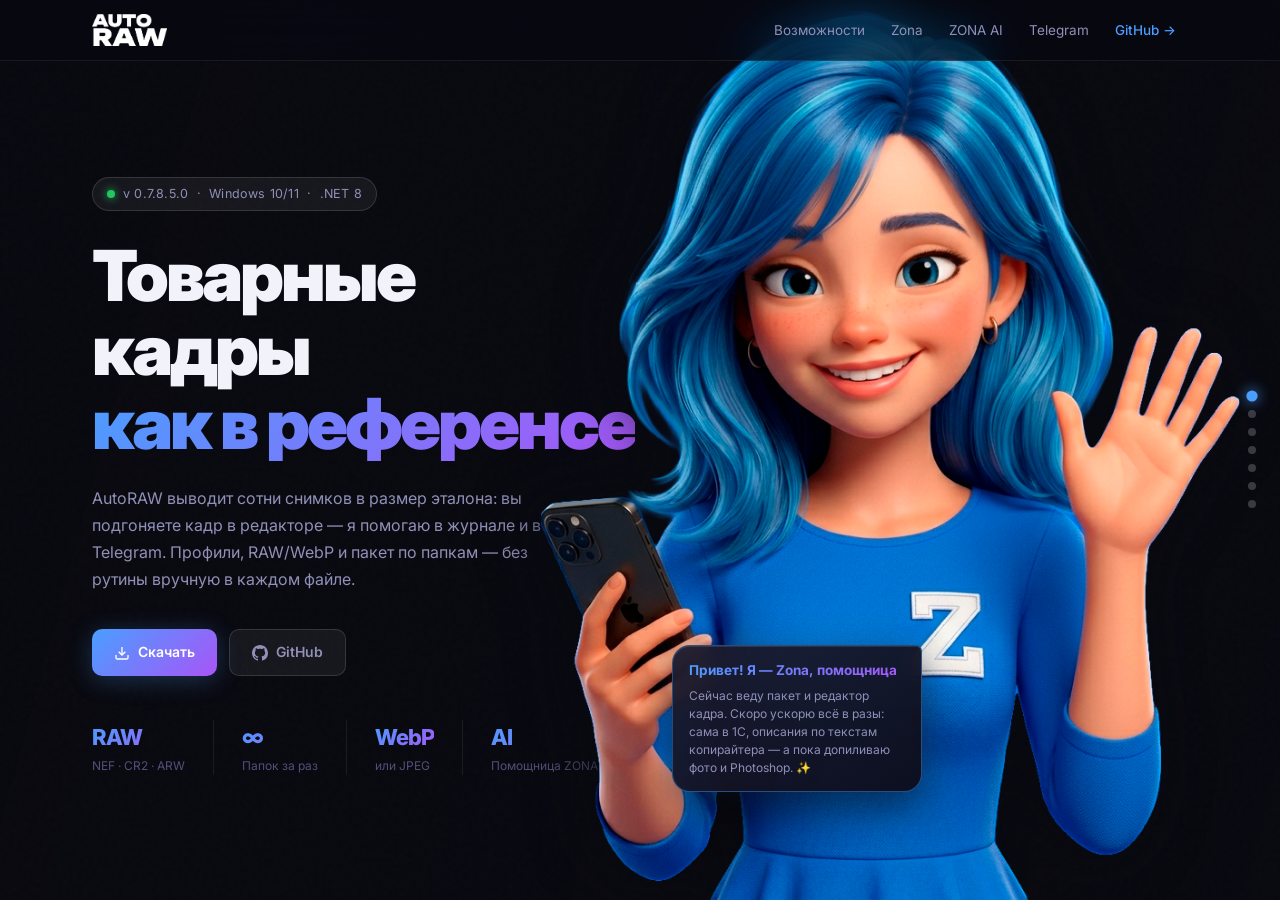
==== commit a845d1cf: "deploy: presentation 19d84f37a51aad07773589faadec5fe6fb9960ac" ====
--- a/index.html
+++ b/index.html
@@ -57,7 +57,7 @@
       <div class="hero-left">
         <div class="hero-badge ri" data-d="0">
           <span class="badge-dot"></span>
-          v&nbsp;0.7.8.2.0 &nbsp;·&nbsp; Windows 10/11 &nbsp;·&nbsp; .NET&nbsp;8
+          v&nbsp;0.7.8.5.0 &nbsp;·&nbsp; Windows 10/11 &nbsp;·&nbsp; .NET&nbsp;8
         </div>
         <h1 class="hero-title">
           <span class="rw" data-d="80">Товарные</span>
@@ -526,7 +526,7 @@
           Репозиторий GitHub
         </a>
       </div>
-      <div class="cta-ver ri" data-d="320">Версия <strong>0.7.8.2.0</strong></div>
+      <div class="cta-ver ri" data-d="320">Версия <strong>0.7.8.5.0</strong></div>
     </div>
     <footer class="footer">
       <div class="container footer-inner">
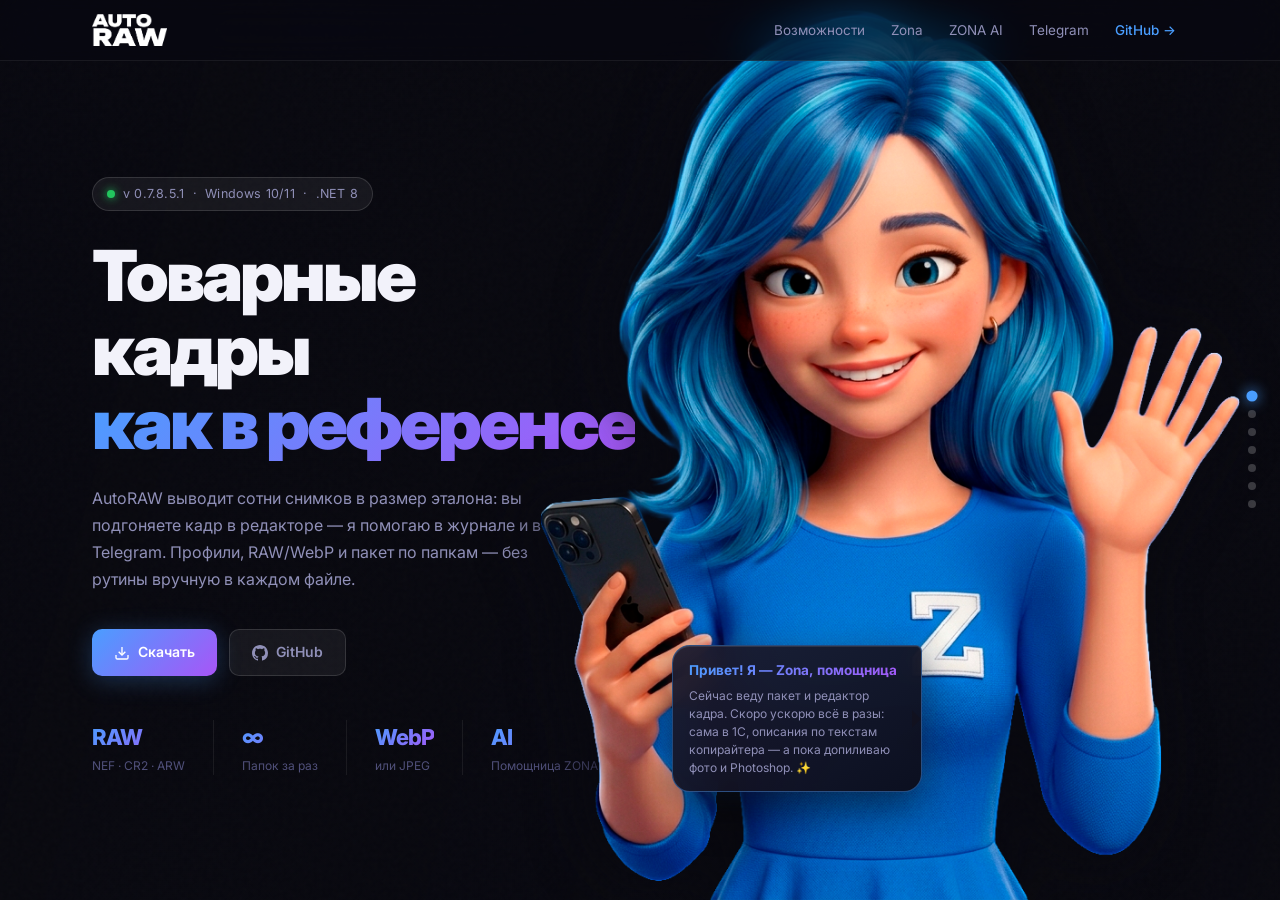
==== commit ea1a1d26: "deploy: presentation 079000f56827c2594adecf24647c46c8b39d7aec" ====
--- a/index.html
+++ b/index.html
@@ -57,7 +57,7 @@
       <div class="hero-left">
         <div class="hero-badge ri" data-d="0">
           <span class="badge-dot"></span>
-          v&nbsp;0.7.8.5.0 &nbsp;·&nbsp; Windows 10/11 &nbsp;·&nbsp; .NET&nbsp;8
+          v&nbsp;0.7.8.5.1 &nbsp;·&nbsp; Windows 10/11 &nbsp;·&nbsp; .NET&nbsp;8
         </div>
         <h1 class="hero-title">
           <span class="rw" data-d="80">Товарные</span>
@@ -526,7 +526,7 @@
           Репозиторий GitHub
         </a>
       </div>
-      <div class="cta-ver ri" data-d="320">Версия <strong>0.7.8.5.0</strong></div>
+      <div class="cta-ver ri" data-d="320">Версия <strong>0.7.8.5.1</strong></div>
     </div>
     <footer class="footer">
       <div class="container footer-inner">
--- a/style.css
+++ b/style.css
@@ -432,7 +432,7 @@
   object-fit:contain;object-position:bottom right;
   display:block;
   opacity:1;
-  transform:scale(2);
+  transform:scale(1);
   transform-origin:bottom right;
   filter:drop-shadow(-10px 0 20px rgba(8,8,15,.6));
 }
@@ -536,7 +536,7 @@
   object-fit:contain;object-position:bottom right;
   display:block;
   opacity:1;
-  transform:scale(2);
+  transform:scale(1);
   transform-origin:bottom right;
   filter:drop-shadow(-10px 0 24px rgba(8,8,15,.7));
 }
@@ -696,7 +696,7 @@
   object-fit:contain;object-position:bottom right;
   display:block;
   opacity:1;
-  transform:scale(2);
+  transform:scale(1);
   transform-origin:bottom right;
   filter:drop-shadow(-10px 0 24px rgba(8,8,15,.7));
 }
